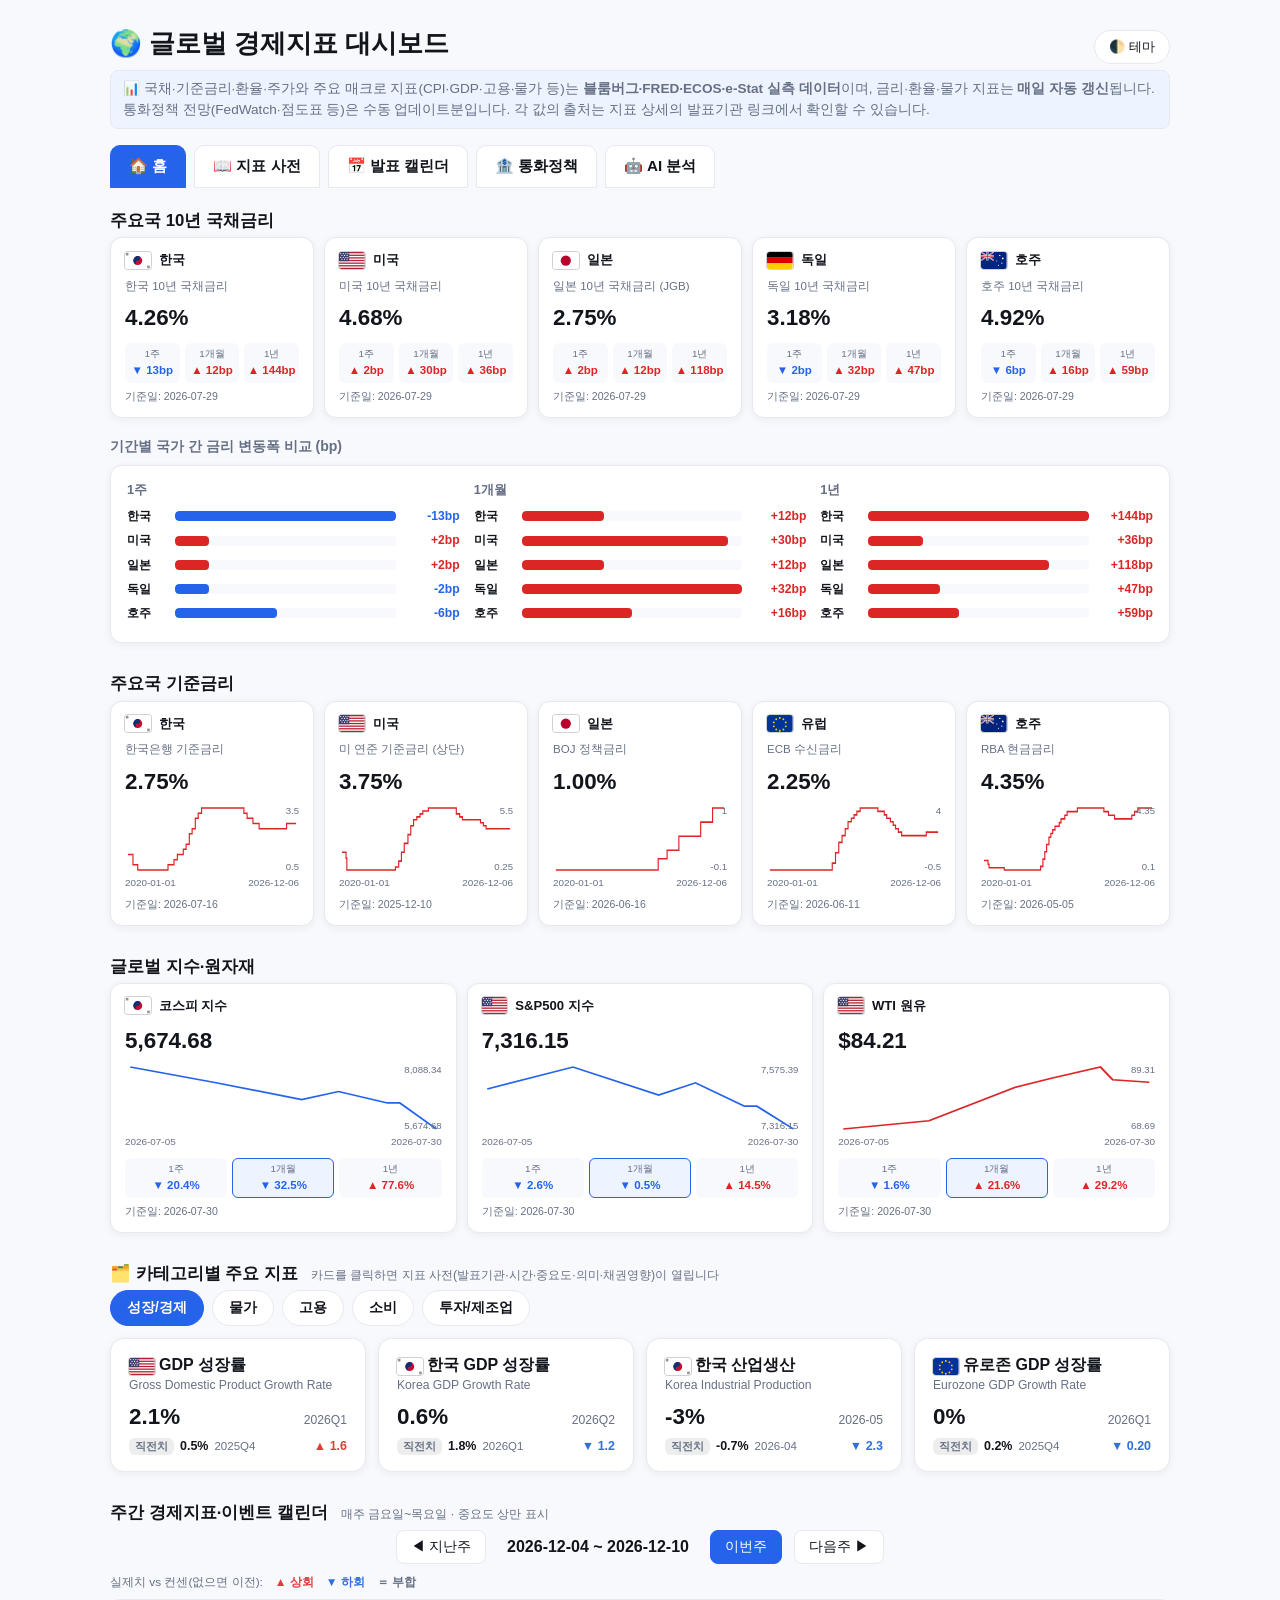
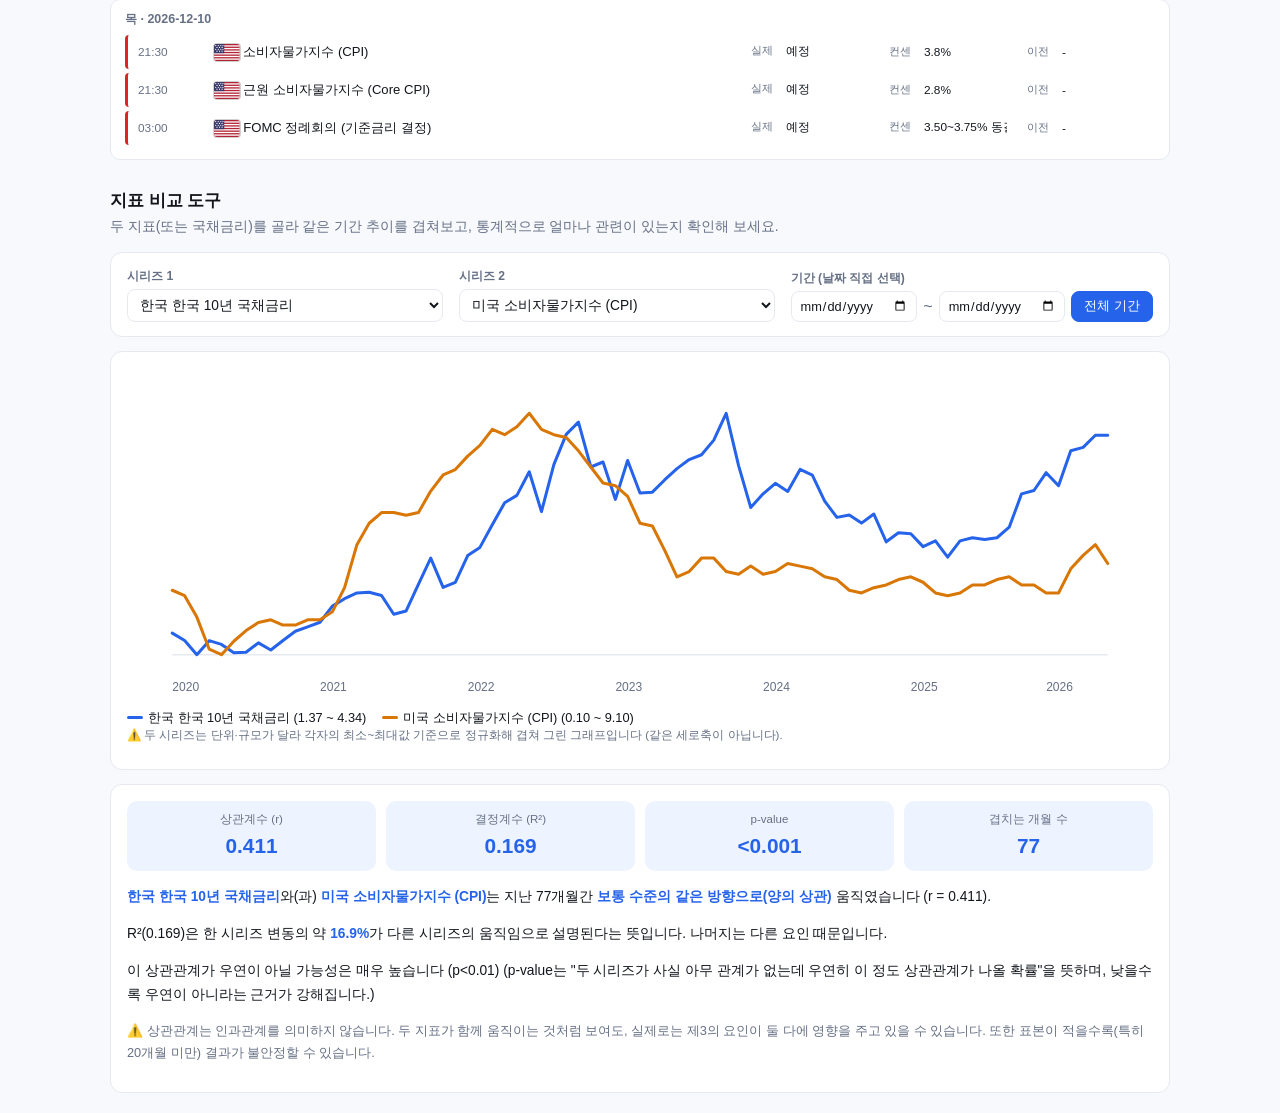
==== index.html @ e5a308ef "홈 주간 캘린더: 금~목 주기 + 실제치 서프라이즈 하이라이트 - 주간 기간을 일요일 시작 → 금요일~목요일로 변경 (예: 2026-07-24~07-30). - 발표된 실제치를 컨" ====
<!DOCTYPE html>
<html lang="ko">
<head>
<meta charset="UTF-8" />
<meta name="viewport" content="width=device-width, initial-scale=1.0" />
<title>글로벌 경제지표 대시보드</title>
<link rel="stylesheet" href="style.css" />
</head>
<body>

  <header class="app-header">
    <div class="app-header-top">
      <h1>🌍 글로벌 경제지표 대시보드</h1>
      <button id="themeToggleBtn" class="theme-toggle-btn" title="라이트/다크 테마 전환">🌓 테마</button>
    </div>
    <p class="notice">
      📊 국채·기준금리·환율·주가와 주요 매크로 지표(CPI·GDP·고용·물가 등)는 <strong>블룸버그·FRED·ECOS·e-Stat 실측 데이터</strong>이며,
      금리·환율·물가 지표는 <strong>매일 자동 갱신</strong>됩니다. 통화정책 전망(FedWatch·점도표 등)은 수동 업데이트분입니다.
      각 값의 출처는 지표 상세의 발표기관 링크에서 확인할 수 있습니다.
    </p>
  </header>

  <nav class="view-tabs">
    <button class="view-tab-btn active" data-view="home">🏠 홈</button>
    <button class="view-tab-btn" data-view="dictionary">📖 지표 사전</button>
    <button class="view-tab-btn" data-view="calendar">📅 발표 캘린더</button>
    <button class="view-tab-btn" data-view="monetary">🏦 통화정책</button>
    <button class="view-tab-btn" data-view="ai">🤖 AI 분석</button>
  </nav>

  <div class="category-filter" id="categoryFilter">
    <!-- app.js가 카테고리 버튼을 여기 렌더링 -->
  </div>

  <main>
    <!-- 홈 화면: 국채금리 현황판 + 지표 비교 도구 -->
    <section id="view-home" class="view-panel active">
      <h3 class="home-section-title">주요국 10년 국채금리</h3>
      <div class="bond-card-grid" id="bondCardGrid">
        <!-- app.js가 국채금리 카드를 여기 렌더링 -->
      </div>

      <h4 class="home-section-subtitle">기간별 국가 간 금리 변동폭 비교 (bp)</h4>
      <div class="bond-compare-chart" id="bondCompareChart">
        <!-- app.js가 1주/1개월/1년 변동폭 비교 막대를 여기 렌더링 -->
      </div>

      <h3 class="home-section-title">주요국 기준금리</h3>
      <div class="bond-card-grid" id="policyRateCardGrid">
        <!-- app.js가 기준금리 카드를 여기 렌더링 -->
      </div>

      <h3 class="home-section-title">글로벌 지수·원자재</h3>
      <div class="bond-card-grid" id="assetCardGrid">
        <!-- app.js가 코스피/S&P500/WTI 카드를 여기 렌더링 -->
      </div>

      <h3 class="home-section-title">🗂️ 카테고리별 주요 지표 <span class="home-section-hint">카드를 클릭하면 지표 사전(발표기관·시간·중요도·의미·채권영향)이 열립니다</span></h3>
      <div class="key-category-tabs" id="keyCategoryTabs">
        <!-- app.js가 카테고리 탭을 여기 렌더링 -->
      </div>
      <div class="key-indicator-grid" id="keyIndicatorGrid">
        <!-- app.js가 선택된 카테고리의 지표 카드를 여기 렌더링 -->
      </div>

      <h3 class="home-section-title">주간 경제지표·이벤트 캘린더 <span class="home-section-hint">매주 금요일~목요일 · 중요도 상만 표시</span></h3>
      <div class="home-week-nav">
        <button class="home-week-btn" data-offset="-1">◀ 지난주</button>
        <span id="homeWeekLabel" class="week-range-label"></span>
        <button class="home-week-btn active" data-offset="0">이번주</button>
        <button class="home-week-btn" data-offset="1">다음주 ▶</button>
      </div>
      <div class="home-week-legend">
        실제치 vs 컨센(없으면 이전):
        <span class="lg-up"><b>▲ 상회</b></span>
        <span class="lg-down"><b>▼ 하회</b></span>
        <span class="lg-flat"><b>＝ 부합</b></span>
      </div>
      <div id="homeWeekList" class="home-week-list"></div>

      <h3 class="home-section-title">지표 비교 도구</h3>
      <p class="home-section-desc">두 지표(또는 국채금리)를 골라 같은 기간 추이를 겹쳐보고, 통계적으로 얼마나 관련이 있는지 확인해 보세요.</p>
      <div class="compare-controls">
        <div class="compare-picker">
          <label for="compareSeriesA">시리즈 1</label>
          <select id="compareSeriesA"></select>
        </div>
        <div class="compare-picker">
          <label for="compareSeriesB">시리즈 2</label>
          <select id="compareSeriesB"></select>
        </div>
        <div class="compare-range">
          <label>기간 (날짜 직접 선택)</label>
          <div class="compare-date-inputs">
            <input type="date" id="compareStartDate" />
            <span>~</span>
            <input type="date" id="compareEndDate" />
            <button class="range-btn active" data-range="all">전체 기간</button>
          </div>
        </div>
      </div>
      <div id="compareChartContainer" class="compare-chart-container"></div>
      <div id="compareStatsContainer" class="compare-stats-container"></div>
    </section>

    <!-- 지표 사전 화면 -->
    <section id="view-dictionary" class="view-panel">
      <div class="indicator-grid" id="indicatorGrid">
        <!-- app.js가 지표 카드를 여기 렌더링 -->
      </div>
    </section>

    <!-- 캘린더 화면 -->
    <section id="view-calendar" class="view-panel">
      <div class="calendar-nav">
        <button id="prevMonthBtn">◀ 이전달</button>
        <span id="monthLabel" class="week-range-label"></span>
        <button id="thisMonthBtn">이번달</button>
        <button id="nextMonthBtn">다음달 ▶</button>
      </div>
      <div class="calendar-legend">
        <span class="event-status-badge status-past">완료</span> 이미 발표됨 &nbsp;
        <span class="event-status-badge status-today">오늘</span> 오늘 발표 &nbsp;
        <span class="event-status-badge status-upcoming">예정</span> 발표 예정
      </div>
      <div class="importance-filter" id="importanceFilter">
        <span class="importance-filter-label">중요도</span>
        <button class="imp-filter-btn active" data-imp="전체">전체</button>
        <button class="imp-filter-btn" data-imp="상">★★★ 상</button>
        <button class="imp-filter-btn" data-imp="중">★★ 중</button>
        <button class="imp-filter-btn" data-imp="하">★ 하</button>
      </div>
      <div class="calendar-grid" id="calendarGrid">
        <!-- app.js가 한 달치 날짜 칸을 여기 렌더링 -->
      </div>
    </section>

    <!-- 통화정책 화면: 국가별 중앙은행 금리 추이 + 시장 전망 -->
    <section id="view-monetary" class="view-panel">
      <p class="monetary-intro">각국 중앙은행의 기준금리가 과거부터 지금까지 어떻게 변해왔고, 시장은 앞으로 어떻게 움직일 것으로 보는지 한눈에 정리했습니다. 카드를 클릭하면 의사록 공개일 등 상세 정보로 이동합니다.</p>
      <div class="monetary-grid" id="monetaryGrid">
        <!-- app.js가 국가별 통화정책 카드를 여기 렌더링 -->
      </div>
    </section>

    <!-- AI 분석 화면: 사용자가 자기 API 키로 대시보드 데이터를 LLM에게 질문 -->
    <section id="view-ai" class="view-panel">
      <h3 class="home-section-title">🤖 AI 경제 분석</h3>
      <p class="home-section-desc">
        대시보드의 실측 데이터(국채·기준금리·환율·물가·고용 등)를 핵심 근거로, AI가 자체 경제 지식·추론을 결합해 <strong>심층 분석</strong>해 드립니다.
        질문과 관련된 전체 시계열을 모델에 전달하고, 두 지표를 비교하는 질문이면 <strong>상관계수와 비교차트</strong>를 함께 계산해 보여줍니다.
        (Gemini는 구글 검색으로 최신 웹 정보까지 결합합니다.)
      </p>

      <div class="ai-config">
        <div class="ai-field">
          <label>AI 제공사</label>
          <select id="aiProvider">
            <option value="claude">Claude (Anthropic)</option>
            <option value="gemini">Gemini (Google)</option>
            <option value="openai">ChatGPT (OpenAI)</option>
          </select>
        </div>
        <div class="ai-field">
          <label>모델 <span class="ai-hint">구독한 모델을 고르거나 직접 입력</span></label>
          <select id="aiModelSelect"></select>
          <input type="text" id="aiModel" placeholder="모델명 직접 입력 (예: claude-3-5-sonnet-latest)" hidden />
        </div>
        <div class="ai-field ai-field-key">
          <label>API 키 <span class="ai-hint">이 브라우저에만 저장되고 해당 AI사로만 전송됩니다</span></label>
          <div class="ai-key-row">
            <input type="password" id="aiKey" placeholder="sk-... / AIza... 등" autocomplete="off" />
            <button type="button" id="aiKeyToggle" class="ai-key-toggle" title="표시/숨김">👁</button>
          </div>
        </div>
      </div>

      <div class="ai-question-box">
        <label for="aiQuestion">질문</label>
        <textarea id="aiQuestion" rows="3" placeholder="예: 최근 미국과 한국의 10년 국채금리 차이가 환율에 어떤 영향을 줄까? / 지금 물가·고용 데이터로 보면 연준이 인상할 근거가 있어?"></textarea>
        <div class="ai-suggestions" id="aiSuggestions">
          <span class="ai-sugg-label">추천 질문</span>
        </div>
        <div class="ai-actions">
          <button id="aiSubmit" class="ai-submit">분석 요청</button>
          <button id="aiReset" class="ai-reset" hidden>🗑 새 대화</button>
          <span id="aiStatus" class="ai-status"></span>
        </div>
        <p class="ai-followup-hint">답변 후 이어서 질문하면 대화가 계속 이어집니다. 새로 시작하려면 "새 대화"를 누르세요.</p>
      </div>

      <div id="aiConversation" class="ai-conversation"></div>
      <details class="ai-context-details" hidden id="aiContextWrap">
        <summary>AI에게 전달된 데이터 보기</summary>
        <pre id="aiContext" class="ai-context"></pre>
      </details>

      <p class="ai-disclaimer">
        ⚠️ AI 답변은 참고용이며 오류가 있을 수 있습니다. API 키는 각 AI 제공사와의 통신에만 쓰이며 이 사이트 서버로는 전송되지 않습니다(서버가 없는 정적 페이지). 사용료는 본인 API 키 기준으로 청구됩니다.
      </p>
    </section>
  </main>

  <!-- 지표 상세 모달 -->
  <div id="detailModal" class="modal-overlay">
    <div class="modal-box">
      <button id="modalCloseBtn" class="modal-close">✕</button>
      <div id="modalContent"><!-- app.js가 상세 내용을 여기 렌더링 --></div>
    </div>
  </div>

  <script src="data.js"></script>
  <script src="rate-data.js"></script>
  <script src="bloomberg-data.js"></script>
  <script src="app.js"></script>
</body>
</html>
---- style.css ----
/* ============================================================
   기본 변수 (라이트/다크 모드 모두 고려)
   ============================================================ */
:root {
  --bg: #ffffff;
  --bg-card: #ffffff;
  --bg-alt: #f7f9fc;
  --text: #12161c;
  --text-muted: #667085;
  --border: #e6e9f0;
  --accent: #2563eb;
  --accent-bg: #eef4ff;
  --modal-overlay: rgba(15, 23, 42, 0.45);
  --shadow: 0 2px 8px rgba(30, 41, 59, 0.06);

  --importance-high: #dc2626;
  --importance-mid: #d97706;
  --importance-low: #6b7280;
}

:root[data-theme="light"] {
  --bg: #ffffff;
  --bg-card: #ffffff;
  --bg-alt: #f7f9fc;
  --text: #12161c;
  --text-muted: #667085;
  --border: #e6e9f0;
  --accent: #2563eb;
  --accent-bg: #eef4ff;
  --modal-overlay: rgba(15, 23, 42, 0.45);
  --shadow: 0 2px 8px rgba(30, 41, 59, 0.06);
}

@media (prefers-color-scheme: dark) {
  :root {
    --bg: #16181c;
    --bg-card: #1f2227;
    --bg-alt: #1a1d22;
    --text: #eceef1;
    --text-muted: #9aa1ab;
    --border: #30343b;
    --accent: #5b9bff;
    --accent-bg: #1c2c4d;
    --modal-overlay: rgba(0, 0, 0, 0.7);
    --shadow: 0 1px 3px rgba(0, 0, 0, 0.4);
  }
}

:root[data-theme="dark"] {
  --bg: #16181c;
  --bg-card: #1f2227;
  --bg-alt: #1a1d22;
  --text: #eceef1;
  --text-muted: #9aa1ab;
  --border: #30343b;
  --accent: #5b9bff;
  --accent-bg: #1c2c4d;
  --modal-overlay: rgba(0, 0, 0, 0.7);
  --shadow: 0 1px 3px rgba(0, 0, 0, 0.4);
}

* { box-sizing: border-box; }

body {
  margin: 0;
  font-family: "Pretendard", "Apple SD Gothic Neo", "Malgun Gothic", -apple-system, BlinkMacSystemFont, sans-serif;
  background: var(--bg-alt);
  color: var(--text);
  line-height: 1.5;
}

/* ============================================================
   헤더
   ============================================================ */
.app-header {
  padding: 24px 20px 16px;
  max-width: 1100px;
  margin: 0 auto;
}
.app-header-top {
  display: flex;
  align-items: center;
  justify-content: space-between;
  gap: 12px;
}
.app-header h1 {
  margin: 0 0 8px;
  font-size: 1.6rem;
}
.theme-toggle-btn {
  flex-shrink: 0;
  padding: 7px 14px;
  border-radius: 999px;
  border: 1px solid var(--border);
  background: var(--bg-card);
  color: var(--text);
  font-size: 0.82rem;
  cursor: pointer;
}
.theme-toggle-btn:hover {
  border-color: var(--accent);
  color: var(--accent);
}
.app-header .notice {
  font-size: 0.85rem;
  color: var(--text-muted);
  background: var(--accent-bg);
  border: 1px solid var(--border);
  padding: 8px 12px;
  border-radius: 8px;
  margin: 0;
}
.app-header .notice code {
  background: rgba(127, 127, 127, 0.2);
  padding: 1px 5px;
  border-radius: 4px;
}

/* ============================================================
   탭 (지표 사전 / 캘린더)
   ============================================================ */
.view-tabs {
  max-width: 1100px;
  margin: 0 auto;
  padding: 0 20px;
  display: flex;
  gap: 8px;
}
.view-tab-btn {
  padding: 10px 18px;
  border: 1px solid var(--border);
  background: var(--bg-card);
  color: var(--text);
  border-radius: 10px 10px 0 0;
  cursor: pointer;
  font-size: 0.95rem;
  font-weight: 600;
}
.view-tab-btn.active {
  background: var(--accent);
  color: #fff;
  border-color: var(--accent);
}

/* ============================================================
   카테고리 필터
   ============================================================ */
.category-filter {
  max-width: 1100px;
  margin: 0 auto;
  padding: 14px 20px;
  display: flex;
  flex-wrap: wrap;
  gap: 8px;
  border-bottom: 1px solid var(--border);
}
.category-btn {
  padding: 6px 14px;
  border-radius: 999px;
  border: 1px solid var(--border);
  background: var(--bg-card);
  color: var(--text);
  cursor: pointer;
  font-size: 0.85rem;
}
.category-btn.active {
  background: var(--accent);
  border-color: var(--accent);
  color: #fff;
}
.cat-dot {
  display: inline-block;
  width: 8px;
  height: 8px;
  border-radius: 50%;
  margin-right: 5px;
  vertical-align: middle;
}

main {
  max-width: 1100px;
  margin: 0 auto;
  padding: 20px;
}

.view-panel { display: none; }
.view-panel.active { display: block; }

/* ============================================================
   지표 사전 - 한 줄씩 나열되는 목록
   ============================================================ */
.indicator-grid {
  display: flex;
  flex-direction: column;
  gap: 6px;
}
.indicator-row {
  display: flex;
  align-items: center;
  gap: 12px;
  background: var(--bg-card);
  border: 1px solid var(--border);
  border-radius: 10px;
  padding: 10px 14px;
  cursor: pointer;
  transition: border-color 0.1s ease, background 0.1s ease;
}
.indicator-row:hover {
  border-color: var(--accent);
  background: var(--accent-bg);
}
.indicator-row .row-flag {
  flex-shrink: 0;
  width: 1.6rem;
}
.indicator-row .badge-category {
  flex-shrink: 0;
  min-width: 64px;
  text-align: center;
  white-space: nowrap;
}
.indicator-row .badge-importance-star {
  flex-shrink: 0;
  min-width: 54px;
  text-align: center;
}
.indicator-row .row-main {
  flex: 1;
  min-width: 0;
  display: flex;
  align-items: baseline;
  gap: 8px;
  flex-wrap: wrap;
}
.indicator-row .row-name {
  font-weight: 600;
  font-size: 0.95rem;
}
.indicator-row .row-sub {
  font-size: 0.78rem;
  color: var(--text-muted);
}
@media (max-width: 700px) {
  .indicator-row { flex-wrap: wrap; }
  .indicator-row .row-main { order: 3; width: 100%; }
}

.flag-icon {
  display: inline-block;
  vertical-align: middle;
  line-height: 0;
}
.flag-icon svg {
  width: 1.6rem;
  height: auto;
  border-radius: 3px;
  box-shadow: 0 0 0 1px rgba(0, 0, 0, 0.18);
  display: block;
}
.info-table .flag-icon svg {
  width: 1.3rem;
}

.badge {
  display: inline-block;
  font-size: 0.72rem;
  font-weight: 600;
  padding: 3px 9px;
  border-radius: 999px;
  white-space: nowrap;
}
.badge-category { background: var(--accent-bg); color: var(--accent); }
.badge-importance-star {
  background: rgba(217, 119, 6, 0.12);
  color: #d97706;
  font-size: 0.8rem;
  white-space: nowrap;
}

.no-result {
  color: var(--text-muted);
  padding: 40px 0;
  text-align: center;
}

/* ============================================================
   캘린더
   ============================================================ */
.calendar-nav {
  display: flex;
  align-items: center;
  justify-content: center;
  gap: 14px;
  margin-bottom: 16px;
}
.calendar-nav button {
  padding: 8px 14px;
  border-radius: 8px;
  border: 1px solid var(--border);
  background: var(--bg-card);
  color: var(--text);
  cursor: pointer;
  font-size: 0.88rem;
}
.calendar-nav button:hover { border-color: var(--accent); }
.week-range-label {
  font-weight: 700;
  min-width: 200px;
  text-align: center;
}

.importance-filter {
  display: flex;
  align-items: center;
  flex-wrap: wrap;
  gap: 6px;
  margin: 10px 0 14px;
}
.importance-filter-label {
  font-size: 0.8rem;
  font-weight: 600;
  color: var(--text-muted);
  margin-right: 2px;
}
.imp-filter-btn {
  padding: 4px 12px;
  border: 1px solid var(--border);
  border-radius: 999px;
  background: var(--bg-card);
  color: var(--text);
  font-size: 0.8rem;
  cursor: pointer;
  transition: background 0.15s, border-color 0.15s;
}
.imp-filter-btn:hover { border-color: var(--accent); }
.imp-filter-btn.active {
  background: var(--accent);
  border-color: var(--accent);
  color: #fff;
}

.calendar-grid {
  display: grid;
  grid-template-columns: repeat(7, 1fr);
  gap: 6px;
}
@media (max-width: 800px) {
  .calendar-grid { grid-template-columns: repeat(7, minmax(0, 1fr)); gap: 4px; }
  .calendar-event { font-size: 0.68rem; }
}

.calendar-weekday-label {
  text-align: center;
  font-size: 0.78rem;
  font-weight: 700;
  color: var(--text-muted);
  padding: 4px 0 8px;
}

.calendar-day {
  background: var(--bg-card);
  border: 1px solid var(--border);
  border-radius: 10px;
  padding: 6px;
  min-height: 92px;
  max-height: 300px;
  overflow-y: auto;
}
.calendar-day.is-outside {
  opacity: 0.4;
}
.calendar-day.is-today {
  border-color: var(--accent);
  box-shadow: 0 0 0 2px var(--accent-bg);
}
.calendar-day .day-label {
  font-size: 0.78rem;
  font-weight: 700;
  color: var(--text-muted);
  margin-bottom: 4px;
}
.calendar-day.is-today .day-label { color: var(--accent); }

.calendar-event {
  display: block;
  width: 100%;
  text-align: left;
  background: transparent;
  border: none;
  border-left: 2px solid var(--importance-low);
  padding: 2px 4px;
  margin-bottom: 3px;
  border-radius: 4px;
  cursor: pointer;
  font-size: 0.68rem;
  line-height: 1.25;
  color: var(--text);
}
.calendar-event:hover { background: var(--accent-bg); }
.calendar-event.importance-상 { border-left-color: var(--importance-high); }
.calendar-event.importance-중 { border-left-color: var(--importance-mid); }
.calendar-event.importance-하 { border-left-color: var(--importance-low); }
.calendar-event .event-time {
  display: block;
  color: var(--text-muted);
  font-size: 0.7rem;
}
.calendar-event .event-country {
  display: inline-flex;
  align-items: center;
  gap: 2px;
  font-size: 0.66rem;
  font-weight: 700;
  color: var(--text-muted);
}
.calendar-event .event-country .flag-icon svg {
  width: 0.9rem;
  box-shadow: 0 0 0 1px rgba(0, 0, 0, 0.15);
}
.calendar-event.status-past {
  opacity: 0.55;
}

.event-status-badge {
  display: inline-block;
  font-size: 0.56rem;
  font-weight: 700;
  padding: 0 4px;
  border-radius: 3px;
  margin-right: 3px;
  vertical-align: middle;
}
.event-status-badge.status-past { background: rgba(107, 114, 128, 0.2); color: var(--text-muted); }
.event-status-badge.status-today { background: var(--accent); color: #fff; }
.event-status-badge.status-upcoming { background: rgba(37, 99, 235, 0.15); color: var(--accent); }

.calendar-legend {
  text-align: center;
  font-size: 0.78rem;
  color: var(--text-muted);
  margin: -6px 0 14px;
}

/* ============================================================
   상세 모달
   ============================================================ */
.modal-overlay {
  display: none;
  position: fixed;
  inset: 0;
  background: var(--modal-overlay);
  align-items: center;
  justify-content: center;
  padding: 20px;
  z-index: 50;
}
.modal-overlay.active { display: flex; }

.modal-box {
  background: var(--bg-card);
  border-radius: 14px;
  max-width: 640px;
  width: 100%;
  max-height: 85vh;
  overflow-y: auto;
  padding: 28px 24px 24px;
  position: relative;
  box-shadow: 0 10px 40px rgba(0, 0, 0, 0.3);
}
.modal-close {
  position: absolute;
  top: 14px;
  right: 14px;
  border: none;
  background: transparent;
  color: var(--text-muted);
  font-size: 1.1rem;
  cursor: pointer;
  padding: 4px 8px;
}
.modal-close:hover { color: var(--text); }

.modal-content h2 { margin: 0 0 2px; font-size: 1.3rem; }
.modal-content .modal-name-en { color: var(--text-muted); font-size: 0.85rem; margin-bottom: 14px; }
.modal-content .modal-badges { display: flex; flex-wrap: wrap; gap: 6px; margin-bottom: 16px; }

.modal-content .info-table {
  width: 100%;
  border-collapse: collapse;
  margin-bottom: 16px;
  font-size: 0.88rem;
}
.modal-content .info-table td {
  padding: 6px 8px;
  border-bottom: 1px solid var(--border);
  vertical-align: top;
}
.modal-content .info-table td.info-label {
  color: var(--text-muted);
  width: 110px;
  white-space: nowrap;
}
.modal-content .info-table a {
  color: var(--accent);
  text-decoration: none;
}
.modal-content .info-table a:hover {
  text-decoration: underline;
}

.modal-content .description-box {
  background: var(--accent-bg);
  border-radius: 10px;
  padding: 12px 14px;
  font-size: 0.9rem;
  margin-bottom: 16px;
}

.modal-content h4 { margin: 0 0 8px; font-size: 0.95rem; }

.history-table {
  width: 100%;
  border-collapse: collapse;
  font-size: 0.85rem;
}
.history-table th, .history-table td {
  border: 1px solid var(--border);
  padding: 6px 8px;
  text-align: center;
}
.history-table th {
  background: var(--accent-bg);
  color: var(--accent);
  font-weight: 700;
}
.upcoming-row td {
  background: var(--accent-bg);
  font-weight: 600;
}
.badge-mini {
  display: inline-block;
  font-size: 0.65rem;
  font-weight: 700;
  padding: 1px 6px;
  border-radius: 999px;
  background: var(--accent);
  color: #fff;
  margin-left: 4px;
}
.outlook-box {
  background: rgba(217, 119, 6, 0.1);
  border: 1px solid rgba(217, 119, 6, 0.3);
  border-radius: 10px;
  padding: 12px 14px;
  font-size: 0.88rem;
  line-height: 1.6;
  margin-bottom: 6px;
}
.outlook-sources {
  font-size: 0.74rem;
  color: var(--text-muted);
  margin-bottom: 16px;
}
.outlook-sources a {
  color: var(--text-muted);
  text-decoration: underline;
}
.outlook-sources a:hover { color: var(--accent); }

.analyst-views {
  display: flex;
  flex-direction: column;
  gap: 8px;
  margin-bottom: 16px;
}
.analyst-view-row {
  border: 1px solid var(--border);
  border-radius: 10px;
  padding: 8px 12px;
  font-size: 0.85rem;
}
.analyst-view-row strong {
  margin-left: 2px;
}
.analyst-view-row p {
  margin: 4px 0 0;
  color: var(--text-muted);
  font-size: 0.82rem;
  line-height: 1.5;
}
.stance-badge {
  display: inline-block;
  font-size: 0.68rem;
  font-weight: 700;
  padding: 2px 8px;
  border-radius: 999px;
}
.stance-badge.stance-hawkish { background: rgba(220, 38, 38, 0.15); color: var(--importance-high); }
.stance-badge.stance-dovish { background: rgba(37, 99, 235, 0.15); color: var(--accent); }
.stance-badge.stance-neutral { background: rgba(107, 114, 128, 0.15); color: var(--importance-low); }

.speech-timeline {
  display: flex;
  flex-direction: column;
  gap: 10px;
  margin-bottom: 16px;
}
.speech-row {
  display: flex;
  gap: 12px;
  border-left: 2px solid var(--border);
  padding-left: 12px;
}
.speech-date {
  flex-shrink: 0;
  width: 78px;
  font-size: 0.76rem;
  color: var(--text-muted);
  font-weight: 600;
}
.speech-body strong {
  font-size: 0.85rem;
}
.speech-body p {
  margin: 3px 0 0;
  font-size: 0.82rem;
  color: var(--text-muted);
  line-height: 1.5;
}

/* ============================================================
   과거 내역 시계열 차트
   ============================================================ */
.chart-disclaimer {
  font-size: 0.72rem;
  color: var(--text-muted);
  margin: 0 0 8px;
}
.history-chart-svg {
  width: 100%;
  height: auto;
  display: block;
}
/* 차트 호버 툴팁 (모든 선그래프 공통) */
.chart-tooltip {
  position: absolute;
  z-index: 30;
  pointer-events: none;
  background: var(--bg-card);
  border: 1px solid var(--border);
  border-radius: 8px;
  padding: 6px 9px;
  font-size: 0.76rem;
  line-height: 1.35;
  color: var(--text);
  box-shadow: 0 4px 16px rgba(0, 0, 0, 0.2);
  white-space: nowrap;
}
.chart-tooltip .ctt-date {
  font-weight: 700;
  font-size: 0.72rem;
  color: var(--text-muted);
  margin-bottom: 3px;
}
.chart-tooltip .ctt-row {
  display: flex;
  align-items: center;
  gap: 6px;
}
.chart-tooltip .ctt-dot {
  width: 8px;
  height: 8px;
  border-radius: 50%;
  display: inline-block;
  flex: none;
}
.chart-tooltip .ctt-label {
  color: var(--text-muted);
  max-width: 180px;
  overflow: hidden;
  text-overflow: ellipsis;
}
.chart-tooltip .ctt-val {
  font-weight: 700;
  margin-left: auto;
  padding-left: 8px;
}
.chart-hover-line {
  stroke: var(--text-muted);
  stroke-width: 1;
  stroke-dasharray: 3 3;
  opacity: 0.55;
}
.chart-hover-dot {
  fill: var(--bg-card);
  stroke-width: 2;
}
.chart-line {
  fill: none;
  stroke: var(--accent);
  stroke-width: 2;
  stroke-linejoin: round;
  stroke-linecap: round;
}
.consensus-dot {
  fill: var(--importance-mid);
  stroke: var(--bg-card);
  stroke-width: 1;
}
.chart-axis-label {
  font-size: 8px;
  fill: var(--text-muted);
}
.chart-gridline {
  stroke: var(--border);
  stroke-width: 1;
}
.chart-legend {
  font-size: 0.75rem;
  color: var(--text-muted);
  margin: 6px 0 18px;
  display: flex;
  align-items: center;
  gap: 5px;
}
.chart-legend .legend-line {
  display: inline-block;
  width: 16px;
  height: 2px;
  background: var(--accent);
}
.chart-legend .legend-dot {
  display: inline-block;
  width: 8px;
  height: 8px;
  border-radius: 50%;
  background: var(--importance-mid);
  margin-left: 10px;
}
.chart-empty {
  font-size: 0.85rem;
  color: var(--text-muted);
  padding: 10px 0;
}

/* ============================================================
   통화정책 탭
   ============================================================ */
.monetary-intro {
  color: var(--text-muted);
  font-size: 0.9rem;
  margin: 0 0 16px;
}
.monetary-grid {
  display: grid;
  grid-template-columns: repeat(auto-fill, minmax(360px, 1fr));
  gap: 16px;
}
.monetary-card {
  background: var(--bg-card);
  border: 1px solid var(--border);
  border-radius: 14px;
  padding: 16px 18px;
  box-shadow: var(--shadow);
}
.monetary-card-head {
  display: flex;
  justify-content: space-between;
  align-items: flex-start;
  margin-bottom: 8px;
}
.monetary-card-title {
  display: flex;
  align-items: center;
  gap: 10px;
}
.monetary-card-title h3 {
  margin: 0;
  font-size: 1.05rem;
}
.monetary-card-sub {
  font-size: 0.76rem;
  color: var(--text-muted);
}
.monetary-current-rate {
  text-align: right;
}
.monetary-current-rate .rate-label {
  font-size: 0.7rem;
  color: var(--text-muted);
}
.monetary-current-rate .rate-value {
  font-size: 1.05rem;
  font-weight: 700;
  color: var(--accent);
}
.monetary-chart {
  margin: 10px 0 6px;
}
.monetary-outlook {
  background: rgba(217, 119, 6, 0.1);
  border: 1px solid rgba(217, 119, 6, 0.3);
  border-radius: 10px;
  padding: 10px 12px;
  font-size: 0.82rem;
  line-height: 1.55;
  margin: 8px 0;
}
.monetary-outlook strong {
  display: block;
  margin-bottom: 4px;
  font-size: 0.78rem;
  color: var(--importance-mid);
}
.monetary-outlook p { margin: 0; }
.monetary-outlook-empty {
  color: var(--text-muted);
  background: transparent;
  border-style: dashed;
}
.monetary-cme {
  background: var(--bg-alt);
  border: 1px solid var(--border);
  border-radius: 10px;
  padding: 10px 12px;
  margin: 8px 0;
}
.monetary-cme strong,
.monetary-dotplot strong {
  display: block;
  margin-bottom: 6px;
  font-size: 0.78rem;
  color: var(--text-muted);
}
.cme-row {
  display: grid;
  grid-template-columns: 1fr 2fr 40px;
  align-items: center;
  gap: 8px;
  font-size: 0.78rem;
  margin-bottom: 4px;
}
.cme-row-track {
  background: var(--bg-card);
  border-radius: 4px;
  height: 9px;
  overflow: hidden;
}
.cme-row-bar {
  height: 100%;
  background: var(--accent);
  border-radius: 4px;
}
.cme-row-pct {
  text-align: right;
  font-weight: 700;
}
.cme-meta {
  font-size: 0.7rem;
  color: var(--text-muted);
  margin-top: 6px;
}
.monetary-dotplot {
  margin: 8px 0;
}
.monetary-dotplot .history-table {
  font-size: 0.78rem;
}
.monetary-card-footer {
  display: flex;
  flex-wrap: wrap;
  align-items: center;
  gap: 8px;
  margin-top: 8px;
}
.monetary-detail-btn {
  border: 1px solid var(--border);
  background: transparent;
  color: var(--accent);
  border-radius: 8px;
  padding: 5px 10px;
  font-size: 0.78rem;
  cursor: pointer;
}
.monetary-detail-btn:hover {
  border-color: var(--accent);
}

/* ============================================================
   홈 탭: 국채금리 현황판 + 지표 비교 도구
   ============================================================ */
.home-section-title {
  margin: 28px 0 4px;
  font-size: 1.05rem;
}
.home-section-title:first-child { margin-top: 0; }
.home-section-desc {
  color: var(--text-muted);
  font-size: 0.86rem;
  margin: 0 0 14px;
}
.home-section-subtitle {
  margin: 18px 0 8px;
  font-size: 0.88rem;
  font-weight: 700;
  color: var(--text-muted);
}

.bond-card-grid {
  display: grid;
  grid-template-columns: repeat(auto-fit, minmax(170px, 1fr));
  gap: 10px;
  margin-bottom: 8px;
}
.bond-card {
  background: var(--bg-card);
  border: 1px solid var(--border);
  border-radius: 12px;
  padding: 12px 14px;
  box-shadow: var(--shadow);
  cursor: pointer;
  transition: transform 0.1s ease, border-color 0.1s ease;
}
.bond-card:hover {
  transform: translateY(-2px);
  border-color: var(--accent);
}
.bond-card-head {
  display: flex;
  align-items: center;
  gap: 8px;
  margin-bottom: 8px;
}
.bond-card-head .bond-country {
  font-size: 0.82rem;
  font-weight: 700;
}
.bond-card .bond-name {
  font-size: 0.72rem;
  color: var(--text-muted);
  margin-bottom: 6px;
}
.bond-card .bond-value {
  font-size: 1.4rem;
  font-weight: 700;
}
.bond-change-grid {
  display: flex;
  gap: 5px;
  margin-top: 8px;
}
.bond-change-item {
  display: flex;
  flex-direction: column;
  align-items: center;
  flex: 1;
  background: var(--bg-alt);
  border-radius: 6px;
  padding: 4px 2px;
  min-width: 0;
}
.bond-change-item .bc-label {
  font-size: 0.62rem;
  color: var(--text-muted);
}
.bond-change-item .bc-value {
  font-size: 0.72rem;
  font-weight: 700;
  white-space: nowrap;
}
.bc-value.up { color: var(--importance-high); }
.bc-value.down { color: #2563eb; }
.bc-value.flat { color: var(--text-muted); font-size: 0.6rem; font-weight: 500; }
.bond-card .bond-asof {
  font-size: 0.66rem;
  color: var(--text-muted);
  margin-top: 6px;
}

.bond-compare-chart {
  display: grid;
  grid-template-columns: repeat(auto-fit, minmax(220px, 1fr));
  gap: 14px;
  background: var(--bg-card);
  border: 1px solid var(--border);
  border-radius: 12px;
  padding: 14px 16px;
  margin-bottom: 8px;
  box-shadow: var(--shadow);
}
.bond-compare-period-label {
  font-size: 0.8rem;
  font-weight: 700;
  color: var(--text-muted);
  margin-bottom: 8px;
}
.bond-compare-row {
  display: grid;
  grid-template-columns: 40px 1fr 56px;
  align-items: center;
  gap: 8px;
  margin-bottom: 6px;
  font-size: 0.76rem;
}
.bcr-country {
  font-weight: 600;
  color: var(--text);
}
.bcr-bar-track {
  background: var(--bg-alt);
  border-radius: 4px;
  height: 10px;
  overflow: hidden;
  position: relative;
}
.bcr-bar {
  height: 100%;
  border-radius: 4px;
}
.bcr-bar.up { background: var(--importance-high); }
.bcr-bar.down { background: #2563eb; }
.bcr-bar.flat { background: var(--text-muted); }
.bcr-value {
  font-weight: 700;
  text-align: right;
  white-space: nowrap;
}
.bcr-value.up { color: var(--importance-high); }
.bcr-value.down { color: #2563eb; }
.bcr-value.flat { color: var(--text-muted); }
.bcr-nodata {
  font-size: 0.68rem;
  color: var(--text-muted);
  padding-left: 4px;
}

.asset-chart-container {
  position: relative;
  margin: 6px 0 2px;
}
.asset-chart-svg {
  width: 100%;
  height: 70px;
  display: block;
}
.asset-chart-line {
  fill: none;
  stroke-width: 1.6;
}
.asset-chart-line.up { stroke: var(--importance-high); }
.asset-chart-line.down { stroke: #2563eb; }
.asset-chart-yaxis {
  position: absolute;
  top: 0;
  right: 0;
  height: 70px;
  display: flex;
  flex-direction: column;
  justify-content: space-between;
  align-items: flex-end;
  font-size: 0.6rem;
  color: var(--text-muted);
  pointer-events: none;
}
.asset-chart-xaxis {
  display: flex;
  justify-content: space-between;
  font-size: 0.62rem;
  color: var(--text-muted);
  margin-top: 2px;
}
.asset-chart-empty {
  font-size: 0.72rem;
  color: var(--text-muted);
  text-align: center;
  padding: 24px 0;
  margin: 6px 0 2px;
  background: var(--bg-alt);
  border-radius: 6px;
}
.asset-period-btn {
  cursor: pointer;
  transition: background 0.1s ease, outline-color 0.1s ease;
  outline: 1.5px solid transparent;
  outline-offset: -1.5px;
}
.asset-period-btn:hover {
  background: var(--accent-bg);
}
.asset-period-btn.active {
  background: var(--accent-bg);
  outline-color: var(--accent);
}

.home-section-hint {
  font-size: 0.78rem;
  font-weight: 400;
  color: var(--text-muted);
  margin-left: 8px;
}

.key-category-tabs {
  display: flex;
  flex-wrap: wrap;
  gap: 8px;
  margin-bottom: 12px;
}
.key-category-tab {
  padding: 8px 16px;
  border-radius: 999px;
  border: 1px solid var(--border);
  background: var(--bg-card);
  color: var(--text);
  cursor: pointer;
  font-size: 0.86rem;
  font-weight: 600;
}
.key-category-tab.active {
  background: var(--accent);
  border-color: var(--accent);
  color: #fff;
}

.key-indicator-grid {
  display: grid;
  grid-template-columns: repeat(auto-fit, minmax(220px, 1fr));
  gap: 12px;
  margin-bottom: 8px;
}
.key-indicator-card {
  background: var(--bg-card);
  border: 1px solid var(--border);
  border-radius: 14px;
  padding: 16px 18px;
  cursor: pointer;
  text-align: left;
  font-family: inherit;
  box-shadow: var(--shadow);
  transition: transform 0.1s ease, border-color 0.1s ease;
}
.key-indicator-card:hover {
  transform: translateY(-2px);
  border-color: var(--accent);
}
.key-indicator-card .ki-name {
  font-weight: 700;
  font-size: 1rem;
  color: var(--text);
}
.key-indicator-card .ki-name-en {
  font-size: 0.76rem;
  color: var(--text-muted);
  margin: 2px 0 12px;
}
.key-indicator-card .ki-value-row {
  display: flex;
  align-items: baseline;
  justify-content: space-between;
}
.key-indicator-card .ki-value {
  font-size: 1.4rem;
  font-weight: 700;
  color: var(--text);
}
.key-indicator-card .ki-period {
  font-size: 0.76rem;
  color: var(--text-muted);
}
.key-indicator-card .ki-prev-row {
  display: flex;
  align-items: baseline;
  gap: 6px;
  margin-top: 8px;
  font-size: 0.78rem;
  color: var(--text-muted);
}
.key-indicator-card .ki-prev-label {
  padding: 1px 6px;
  border-radius: 6px;
  background: rgba(127, 127, 127, 0.14);
  font-size: 0.7rem;
  font-weight: 600;
}
.key-indicator-card .ki-prev-value {
  color: var(--text);
  font-weight: 600;
}
.key-indicator-card .ki-prev-period {
  font-size: 0.72rem;
}
.key-indicator-card .ki-delta {
  margin-left: auto;
  font-weight: 700;
  font-size: 0.78rem;
}
.key-indicator-card .ki-delta-up {
  color: #e23b3b;
}
.key-indicator-card .ki-delta-down {
  color: #2f6fe0;
}
.key-indicator-card .ki-delta-flat {
  color: var(--text-muted);
}
.key-indicator-empty {
  color: var(--text-muted);
  font-size: 0.85rem;
  padding: 20px;
  text-align: center;
  background: var(--bg-card);
  border: 1px dashed var(--border);
  border-radius: 12px;
}

.home-week-nav {
  display: flex;
  align-items: center;
  justify-content: center;
  gap: 12px;
  margin-bottom: 10px;
}
.home-week-btn {
  padding: 7px 14px;
  border-radius: 8px;
  border: 1px solid var(--border);
  background: var(--bg-card);
  color: var(--text);
  cursor: pointer;
  font-size: 0.85rem;
}
.home-week-btn.active {
  background: var(--accent);
  border-color: var(--accent);
  color: #fff;
}
.home-week-list {
  display: flex;
  flex-direction: column;
  gap: 6px;
  margin-bottom: 8px;
}
.home-week-day {
  background: var(--bg-card);
  border: 1px solid var(--border);
  border-radius: 10px;
  padding: 10px 14px;
}
.home-week-day.is-today { border-color: var(--accent); }
.home-week-day-label {
  font-size: 0.78rem;
  font-weight: 700;
  color: var(--text-muted);
  margin-bottom: 6px;
}
.home-week-day.is-today .home-week-day-label { color: var(--accent); }
.home-week-event {
  display: flex;
  align-items: center;
  flex-wrap: wrap;
  gap: 4px 8px;
  width: 100%;
  background: none;
  border: none;
  border-left: 3px solid var(--importance-low);
  padding: 8px 10px;
  margin-bottom: 4px;
  border-radius: 4px;
  cursor: pointer;
  font-size: 0.82rem;
  color: var(--text);
  text-align: left;
  font-family: inherit;
}
.home-week-event:hover { background: var(--accent-bg); }
.home-week-event.importance-상 { border-left-color: var(--importance-high); }
.home-week-event.importance-중 { border-left-color: var(--importance-mid); }
.home-week-event.importance-하 { border-left-color: var(--importance-low); }
.home-week-event .event-time {
  color: var(--text-muted);
  font-size: 0.74rem;
  flex-shrink: 0;
  width: 68px;
}
.home-week-event .event-name {
  flex: 1 1 160px;
  min-width: 140px;
}
.home-week-event .event-values {
  display: flex;
  gap: 20px;
  flex-shrink: 0;
  margin-left: auto;
  align-items: center;
}
/* 실제치 서프라이즈: 컨센(없으면 이전) 대비 상회=빨강▲ / 하회=파랑▼ / 부합=회색＝ */
.home-week-event .ev-item.ev-actual.surprise-up { color: #e23b3b; }
.home-week-event .ev-item.ev-actual.surprise-down { color: #2f6fe0; }
.home-week-event .ev-item.ev-actual.surprise-flat { color: var(--text-muted); }
.home-week-event .ev-item.ev-actual.surprise-up,
.home-week-event .ev-item.ev-actual.surprise-down,
.home-week-event .ev-item.ev-actual.surprise-flat { font-weight: 700; }
.home-week-event .ev-surprise {
  font-size: 0.68rem;
  font-weight: 700;
  padding: 1px 6px;
  border-radius: 6px;
  white-space: nowrap;
}
.home-week-event .ev-surprise.surprise-up { color: #e23b3b; background: rgba(226, 59, 59, 0.12); }
.home-week-event .ev-surprise.surprise-down { color: #2f6fe0; background: rgba(47, 111, 224, 0.12); }
.home-week-event .ev-surprise.surprise-flat { color: var(--text-muted); background: rgba(127, 127, 127, 0.14); }
.home-week-legend {
  font-size: 0.74rem;
  color: var(--text-muted);
  margin: 2px 0 8px;
  display: flex;
  gap: 12px;
  flex-wrap: wrap;
}
.home-week-legend b { font-weight: 700; }
.home-week-legend .lg-up { color: #e23b3b; }
.home-week-legend .lg-down { color: #2f6fe0; }
.home-week-legend .lg-flat { color: var(--text-muted); }
.home-week-event .ev-item {
  display: inline-flex;
  font-size: 0.74rem;
  color: var(--text);
  white-space: nowrap;
  width: 118px;
  overflow: hidden;
  text-overflow: ellipsis;
  text-align: left;
}
.home-week-event .ev-label {
  display: inline-block;
  flex-shrink: 0;
  width: 30px;
  color: var(--text-muted);
  margin-right: 5px;
  font-size: 0.68rem;
  text-align: left;
}
.home-week-empty {
  color: var(--text-muted);
  font-size: 0.84rem;
  padding: 20px;
  text-align: center;
  background: var(--bg-card);
  border: 1px dashed var(--border);
  border-radius: 10px;
}

.compare-controls {
  display: flex;
  flex-wrap: wrap;
  gap: 16px;
  align-items: flex-end;
  background: var(--bg-card);
  border: 1px solid var(--border);
  border-radius: 12px;
  padding: 14px 16px;
  margin-bottom: 14px;
}
.compare-picker {
  display: flex;
  flex-direction: column;
  gap: 4px;
  min-width: 220px;
  flex: 1;
}
.compare-picker label {
  font-size: 0.76rem;
  color: var(--text-muted);
  font-weight: 600;
}
.compare-picker select {
  padding: 7px 8px;
  border-radius: 8px;
  border: 1px solid var(--border);
  background: var(--bg);
  color: var(--text);
  font-size: 0.86rem;
}
.compare-range {
  display: flex;
  flex-direction: column;
  gap: 4px;
}
.compare-range label {
  font-size: 0.76rem;
  color: var(--text-muted);
  font-weight: 600;
}
.compare-range-buttons {
  display: flex;
  gap: 4px;
}
.range-btn {
  padding: 6px 12px;
  border-radius: 8px;
  border: 1px solid var(--border);
  background: var(--bg);
  color: var(--text);
  font-size: 0.8rem;
  cursor: pointer;
}
.range-btn.active {
  background: var(--accent);
  border-color: var(--accent);
  color: #fff;
}

.compare-date-inputs {
  display: flex;
  align-items: center;
  gap: 6px;
  color: var(--text-muted);
}
.compare-date-inputs input[type="date"] {
  padding: 6px 8px;
  border-radius: 8px;
  border: 1px solid var(--border);
  background: var(--bg);
  color: var(--text);
  font-size: 0.8rem;
  font-family: inherit;
  color-scheme: light dark;
}

.compare-chart-container {
  background: var(--bg-card);
  border: 1px solid var(--border);
  border-radius: 12px;
  padding: 16px;
  margin-bottom: 14px;
}
.compare-chart-container .chart-empty {
  text-align: center;
  padding: 30px 0;
}
.compare-legend {
  display: flex;
  gap: 16px;
  font-size: 0.8rem;
  margin-top: 8px;
  flex-wrap: wrap;
}
.compare-legend .legend-item {
  display: flex;
  align-items: center;
  gap: 5px;
}
.compare-legend .legend-swatch {
  display: inline-block;
  width: 16px;
  height: 3px;
  border-radius: 2px;
}

.compare-stats-container {
  background: var(--bg-card);
  border: 1px solid var(--border);
  border-radius: 12px;
  padding: 16px;
}
.stats-grid {
  display: grid;
  grid-template-columns: repeat(auto-fit, minmax(140px, 1fr));
  gap: 10px;
  margin-bottom: 14px;
}
.stat-box {
  text-align: center;
  padding: 10px 6px;
  border-radius: 10px;
  background: var(--accent-bg);
}
.stat-box .stat-label {
  font-size: 0.72rem;
  color: var(--text-muted);
}
.stat-box .stat-value {
  font-size: 1.3rem;
  font-weight: 700;
  color: var(--accent);
  margin-top: 2px;
}
.stats-explain {
  font-size: 0.86rem;
  line-height: 1.7;
}
.stats-explain b { color: var(--accent); }
.stats-warning {
  color: var(--importance-mid);
  font-size: 0.86rem;
}

/* ===== AI 분석 탭 ===== */
.ai-config {
  display: grid;
  grid-template-columns: 1fr 1fr;
  gap: 12px;
  margin: 14px 0;
}
.ai-field { display: flex; flex-direction: column; gap: 5px; }
.ai-field-key { grid-column: 1 / -1; }
.ai-field label { font-size: 0.82rem; font-weight: 600; color: var(--text); }
.ai-field .ai-hint { font-weight: 400; color: var(--text-muted); font-size: 0.72rem; margin-left: 4px; }
.ai-field select, .ai-field input, .ai-question-box textarea {
  background: var(--bg-card);
  border: 1px solid var(--border);
  border-radius: 8px;
  padding: 9px 11px;
  color: var(--text);
  font-size: 0.9rem;
  font-family: inherit;
  width: 100%;
}
.ai-key-row { display: flex; gap: 6px; }
.ai-key-row input { flex: 1; }
.ai-key-toggle {
  background: var(--bg-card); border: 1px solid var(--border); border-radius: 8px;
  padding: 0 12px; cursor: pointer; font-size: 1rem;
}
.ai-question-box { margin: 8px 0 14px; display: flex; flex-direction: column; gap: 6px; }
.ai-question-box label { font-size: 0.82rem; font-weight: 600; }
.ai-actions { display: flex; align-items: center; gap: 12px; margin-top: 4px; }
.ai-submit {
  background: var(--accent); color: #fff; border: none; border-radius: 8px;
  padding: 9px 20px; font-size: 0.9rem; font-weight: 600; cursor: pointer;
}
.ai-submit:disabled { opacity: 0.6; cursor: default; }
.ai-status { font-size: 0.85rem; color: var(--text-muted); }
.ai-answer {
  background: var(--bg-card); border: 1px solid var(--border); border-radius: 10px;
  padding: 16px 18px; white-space: pre-wrap; line-height: 1.6; font-size: 0.92rem;
  color: var(--text); margin-bottom: 12px;
}
.ai-context-details { margin-bottom: 12px; }
.ai-context-details summary { cursor: pointer; font-size: 0.82rem; color: var(--text-muted); }
.ai-context {
  background: var(--bg-card); border: 1px solid var(--border); border-radius: 8px;
  padding: 12px; font-size: 0.75rem; white-space: pre-wrap; overflow-x: auto;
  color: var(--text-muted); max-height: 260px; overflow-y: auto; margin-top: 8px;
}
.ai-disclaimer { font-size: 0.76rem; color: var(--text-muted); line-height: 1.5; }
@media (max-width: 640px) { .ai-config { grid-template-columns: 1fr; } }

/* AI 탭 - 계산된 상관관계 + 비교차트 */
.ai-stats {
  background: var(--accent-bg); border: 1px solid var(--border); border-radius: 10px;
  padding: 12px 16px; margin-bottom: 10px; font-size: 0.9rem; color: var(--text);
}
.ai-stats-note { color: var(--text-muted); font-size: 0.78rem; }
.ai-chart {
  background: var(--bg-card); border: 1px solid var(--border); border-radius: 10px;
  padding: 14px; margin-bottom: 12px;
}

/* AI 탭 - 대화형 UI */
.ai-reset {
  background: var(--bg-card); border: 1px solid var(--border); border-radius: 8px;
  padding: 8px 14px; font-size: 0.85rem; cursor: pointer; color: var(--text);
}
.ai-reset:hover { border-color: var(--accent); }
.ai-followup-hint { font-size: 0.76rem; color: var(--text-muted); margin: 8px 0 0; }
.ai-conversation { display: flex; flex-direction: column; gap: 12px; margin: 14px 0; }
.ai-turn { display: flex; }
.ai-turn-user { justify-content: flex-end; }
.ai-turn-ai { justify-content: flex-start; }
.ai-bubble { max-width: 92%; border-radius: 12px; padding: 12px 15px; line-height: 1.6; font-size: 0.92rem; }
.ai-bubble-user {
  background: var(--accent); color: #fff; white-space: pre-wrap; border-bottom-right-radius: 4px;
}
.ai-bubble-ai {
  background: var(--bg-card); border: 1px solid var(--border); color: var(--text);
  border-bottom-left-radius: 4px; width: 100%;
}
.ai-answer-text { white-space: pre-wrap; }
.ai-bubble-ai .ai-stats {
  background: var(--accent-bg); border: 1px solid var(--border); border-radius: 8px;
  padding: 10px 12px; margin-bottom: 10px; font-size: 0.88rem;
}
.ai-bubble-ai .ai-chart {
  background: var(--bg-alt); border: 1px solid var(--border); border-radius: 8px;
  padding: 12px; margin-bottom: 10px;
}

/* AI 탭 - 추천 질문 / 선택지 칩 */
.ai-suggestions { display: flex; flex-wrap: wrap; align-items: center; gap: 6px; margin-top: 8px; }
.ai-sugg-label { font-size: 0.76rem; color: var(--text-muted); font-weight: 600; margin-right: 2px; }
.ai-sugg-chip {
  background: var(--bg-alt); border: 1px solid var(--border); border-radius: 999px;
  padding: 5px 12px; font-size: 0.8rem; color: var(--text); cursor: pointer;
}
.ai-sugg-chip:hover { border-color: var(--accent); color: var(--accent); }
.ai-options { display: flex; flex-wrap: wrap; gap: 8px; margin-top: 12px; }
.ai-options-label { flex-basis: 100%; font-size: 0.8rem; font-weight: 700; color: var(--text-muted); margin-bottom: 2px; }
.ai-option-chip {
  background: var(--accent-bg); border: 1px solid var(--accent); border-radius: 8px;
  padding: 8px 14px; font-size: 0.86rem; color: var(--accent); cursor: pointer; font-weight: 600;
  text-align: left;
}
.ai-option-chip:hover { background: var(--accent); color: #fff; }
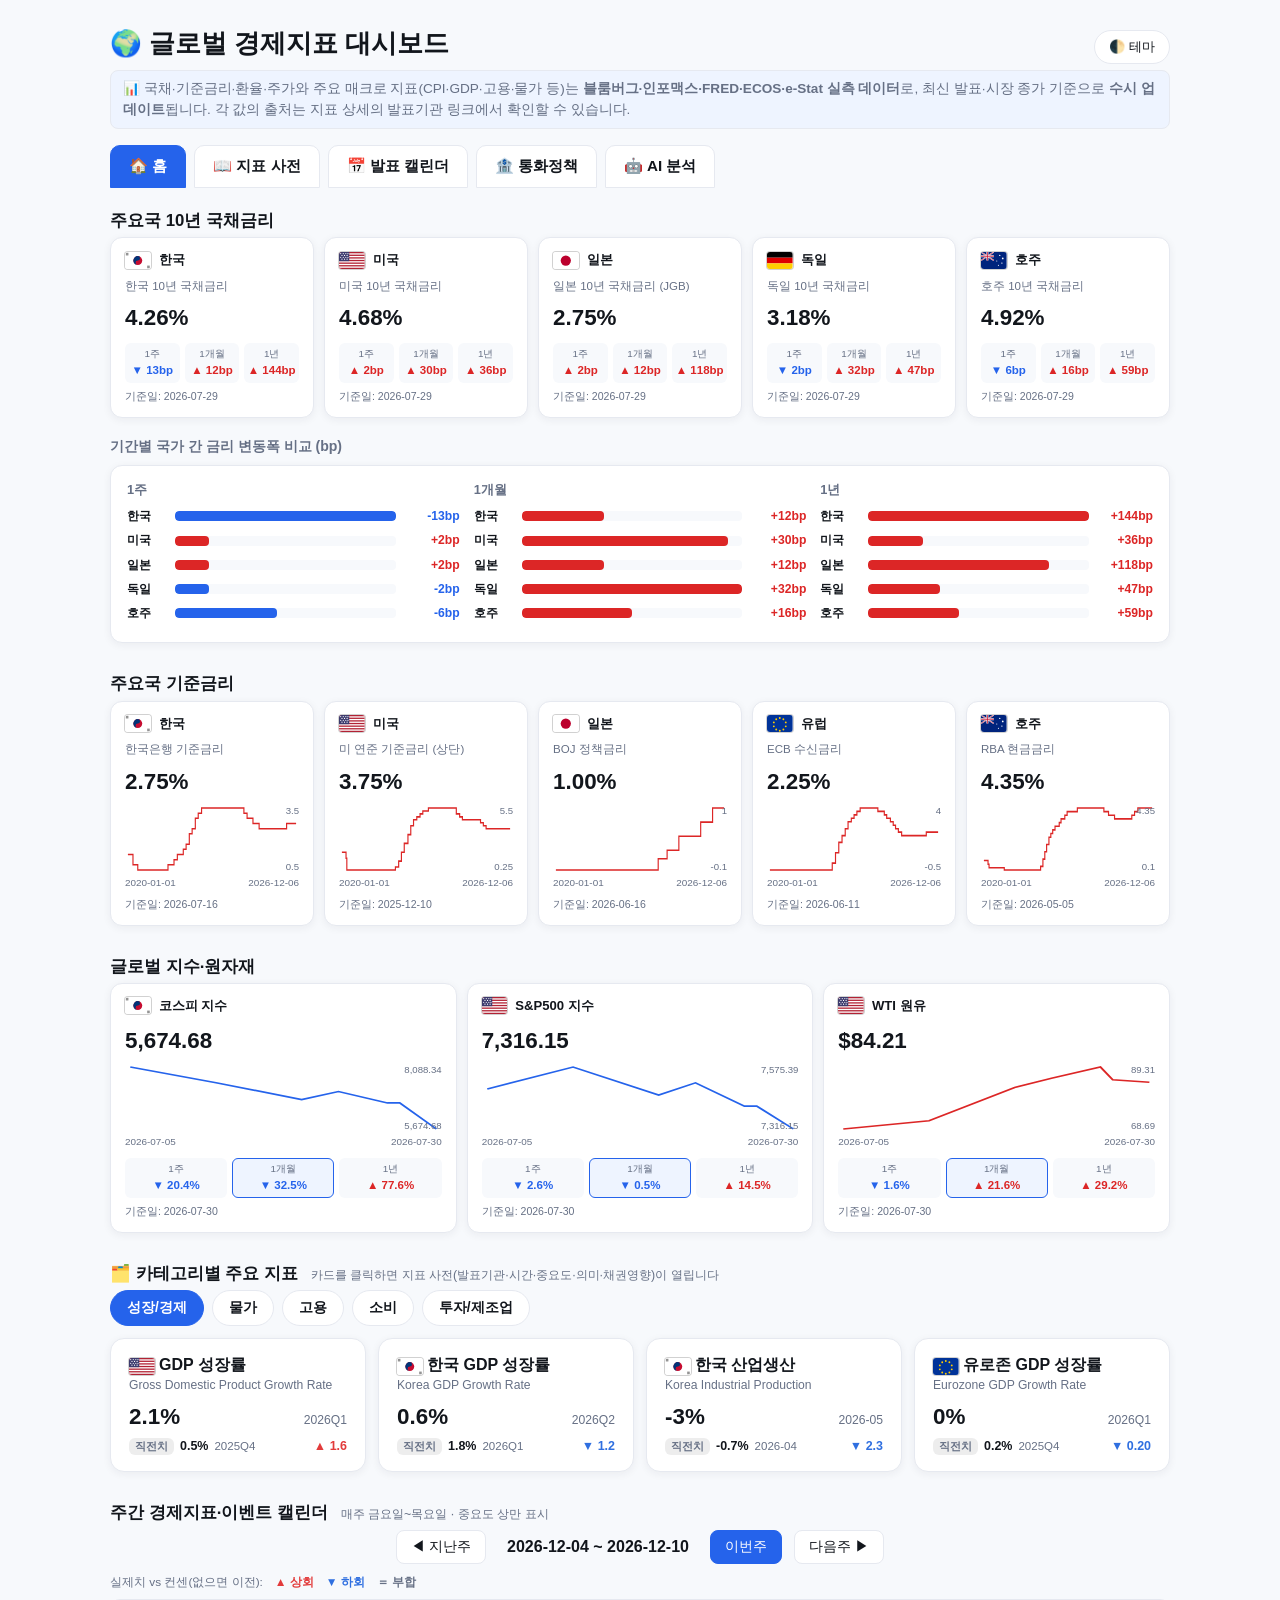
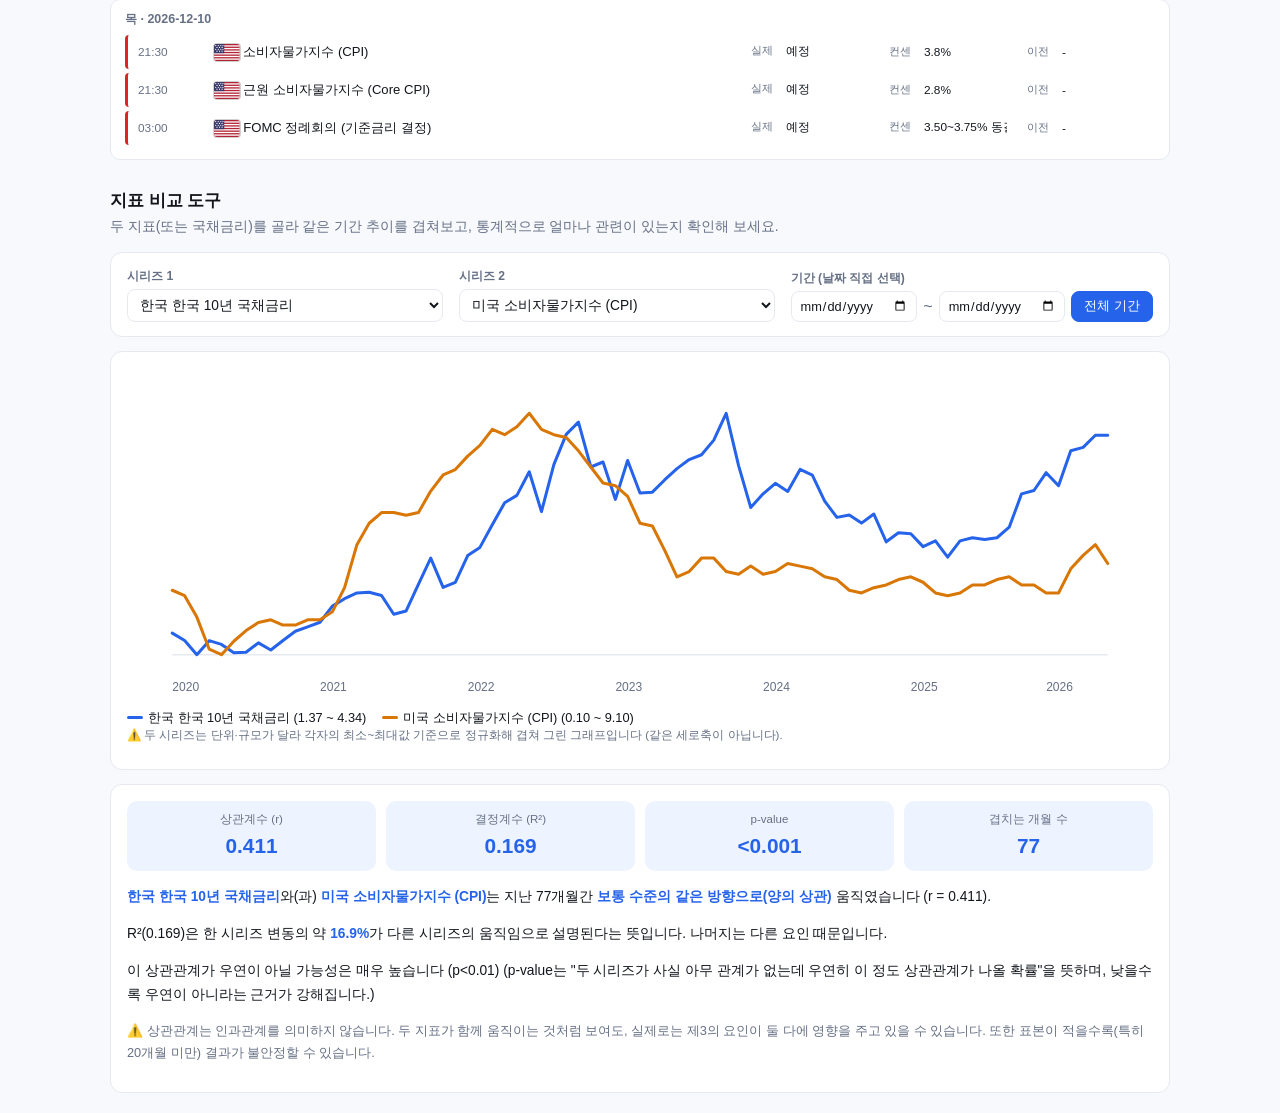
==== commit f0da4cef: "헤더 문구 정정: '매일 자동 갱신' 삭제 → '수시 업데이트' 표시 데이터가 실제로는 블룸버그·인포맥스 수동 업로드 기반이라 '매일 자동 갱신' 문구가 부정확했음. 인포맥스 출처" ====
--- a/index.html
+++ b/index.html
@@ -14,9 +14,8 @@
       <button id="themeToggleBtn" class="theme-toggle-btn" title="라이트/다크 테마 전환">🌓 테마</button>
     </div>
     <p class="notice">
-      📊 국채·기준금리·환율·주가와 주요 매크로 지표(CPI·GDP·고용·물가 등)는 <strong>블룸버그·FRED·ECOS·e-Stat 실측 데이터</strong>이며,
-      금리·환율·물가 지표는 <strong>매일 자동 갱신</strong>됩니다. 통화정책 전망(FedWatch·점도표 등)은 수동 업데이트분입니다.
-      각 값의 출처는 지표 상세의 발표기관 링크에서 확인할 수 있습니다.
+      📊 국채·기준금리·환율·주가와 주요 매크로 지표(CPI·GDP·고용·물가 등)는 <strong>블룸버그·인포맥스·FRED·ECOS·e-Stat 실측 데이터</strong>로,
+      최신 발표·시장 종가 기준으로 <strong>수시 업데이트</strong>됩니다. 각 값의 출처는 지표 상세의 발표기관 링크에서 확인할 수 있습니다.
     </p>
   </header>
 
--- a/style.css
+++ b/style.css
@@ -1299,6 +1299,12 @@
 .home-week-event .ev-item.ev-actual.surprise-up,
 .home-week-event .ev-item.ev-actual.surprise-down,
 .home-week-event .ev-item.ev-actual.surprise-flat { font-weight: 700; }
+.home-week-event .ev-badge-slot {
+  width: 76px;
+  flex: none;
+  display: inline-flex;
+  justify-content: flex-end;
+}
 .home-week-event .ev-surprise {
   font-size: 0.68rem;
   font-weight: 700;
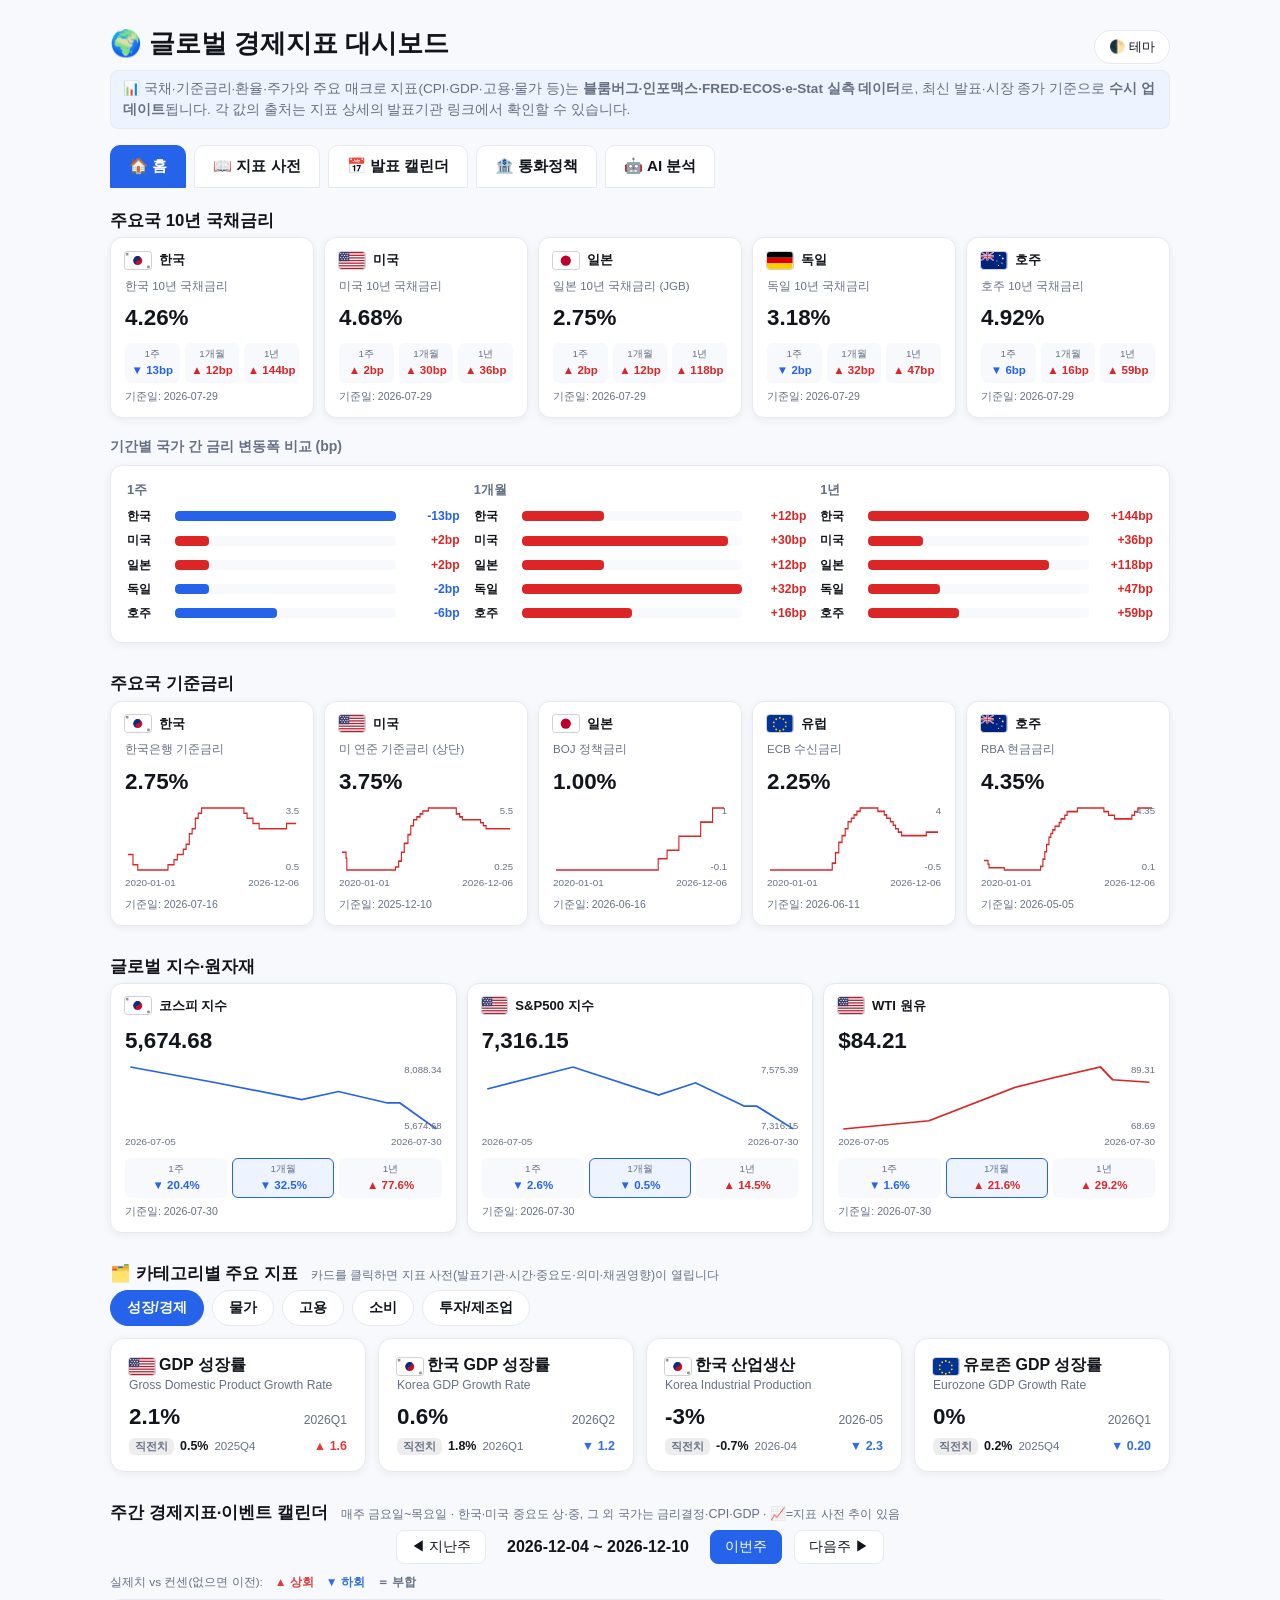
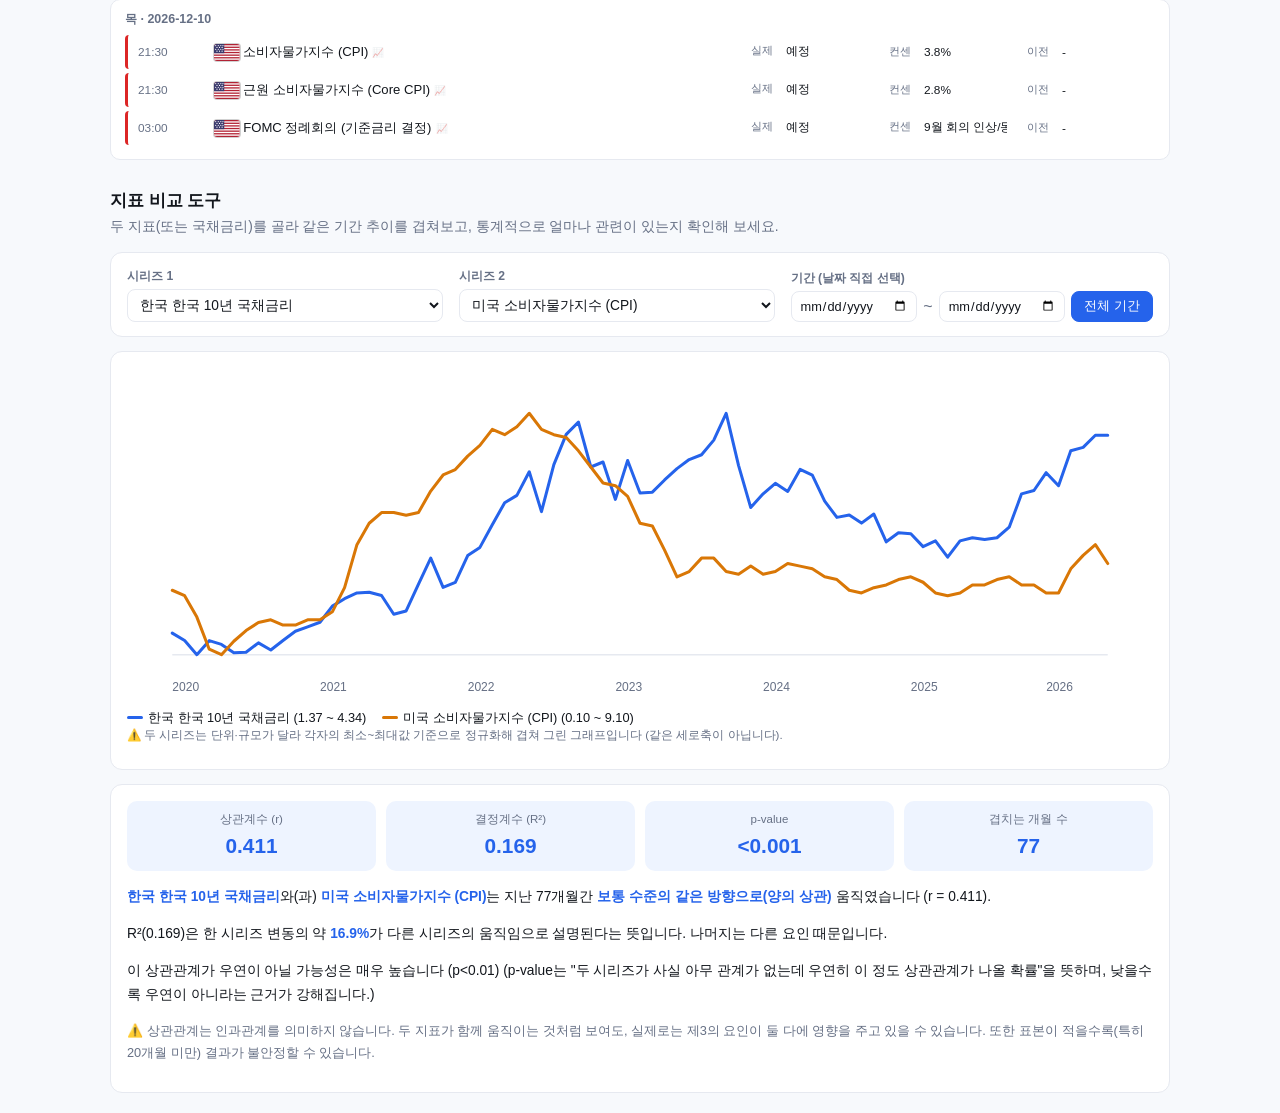
==== commit 4983affc: "홈 주간 캘린더 필터 세분화 + 지표사전 추이 마커 - 한국·미국: 중요도 상·중 표시(미국은 연설 제외). - 그 외 국가: 상·중 중에서도 금리결정·CPI·GDP만 표시. - " ====
--- a/index.html
+++ b/index.html
@@ -62,7 +62,7 @@
         <!-- app.js가 선택된 카테고리의 지표 카드를 여기 렌더링 -->
       </div>
 
-      <h3 class="home-section-title">주간 경제지표·이벤트 캘린더 <span class="home-section-hint">매주 금요일~목요일 · 중요도 상만 표시</span></h3>
+      <h3 class="home-section-title">주간 경제지표·이벤트 캘린더 <span class="home-section-hint">매주 금요일~목요일 · 한국·미국 중요도 상·중, 그 외 국가는 금리결정·CPI·GDP · 📈=지표 사전 추이 있음</span></h3>
       <div class="home-week-nav">
         <button class="home-week-btn" data-offset="-1">◀ 지난주</button>
         <span id="homeWeekLabel" class="week-range-label"></span>
--- a/style.css
+++ b/style.css
@@ -1285,6 +1285,12 @@
   flex: 1 1 160px;
   min-width: 140px;
 }
+.home-week-event .ev-has-chart {
+  font-size: 0.72em;
+  opacity: 0.55;
+  margin-left: 4px;
+  vertical-align: middle;
+}
 .home-week-event .event-values {
   display: flex;
   gap: 20px;
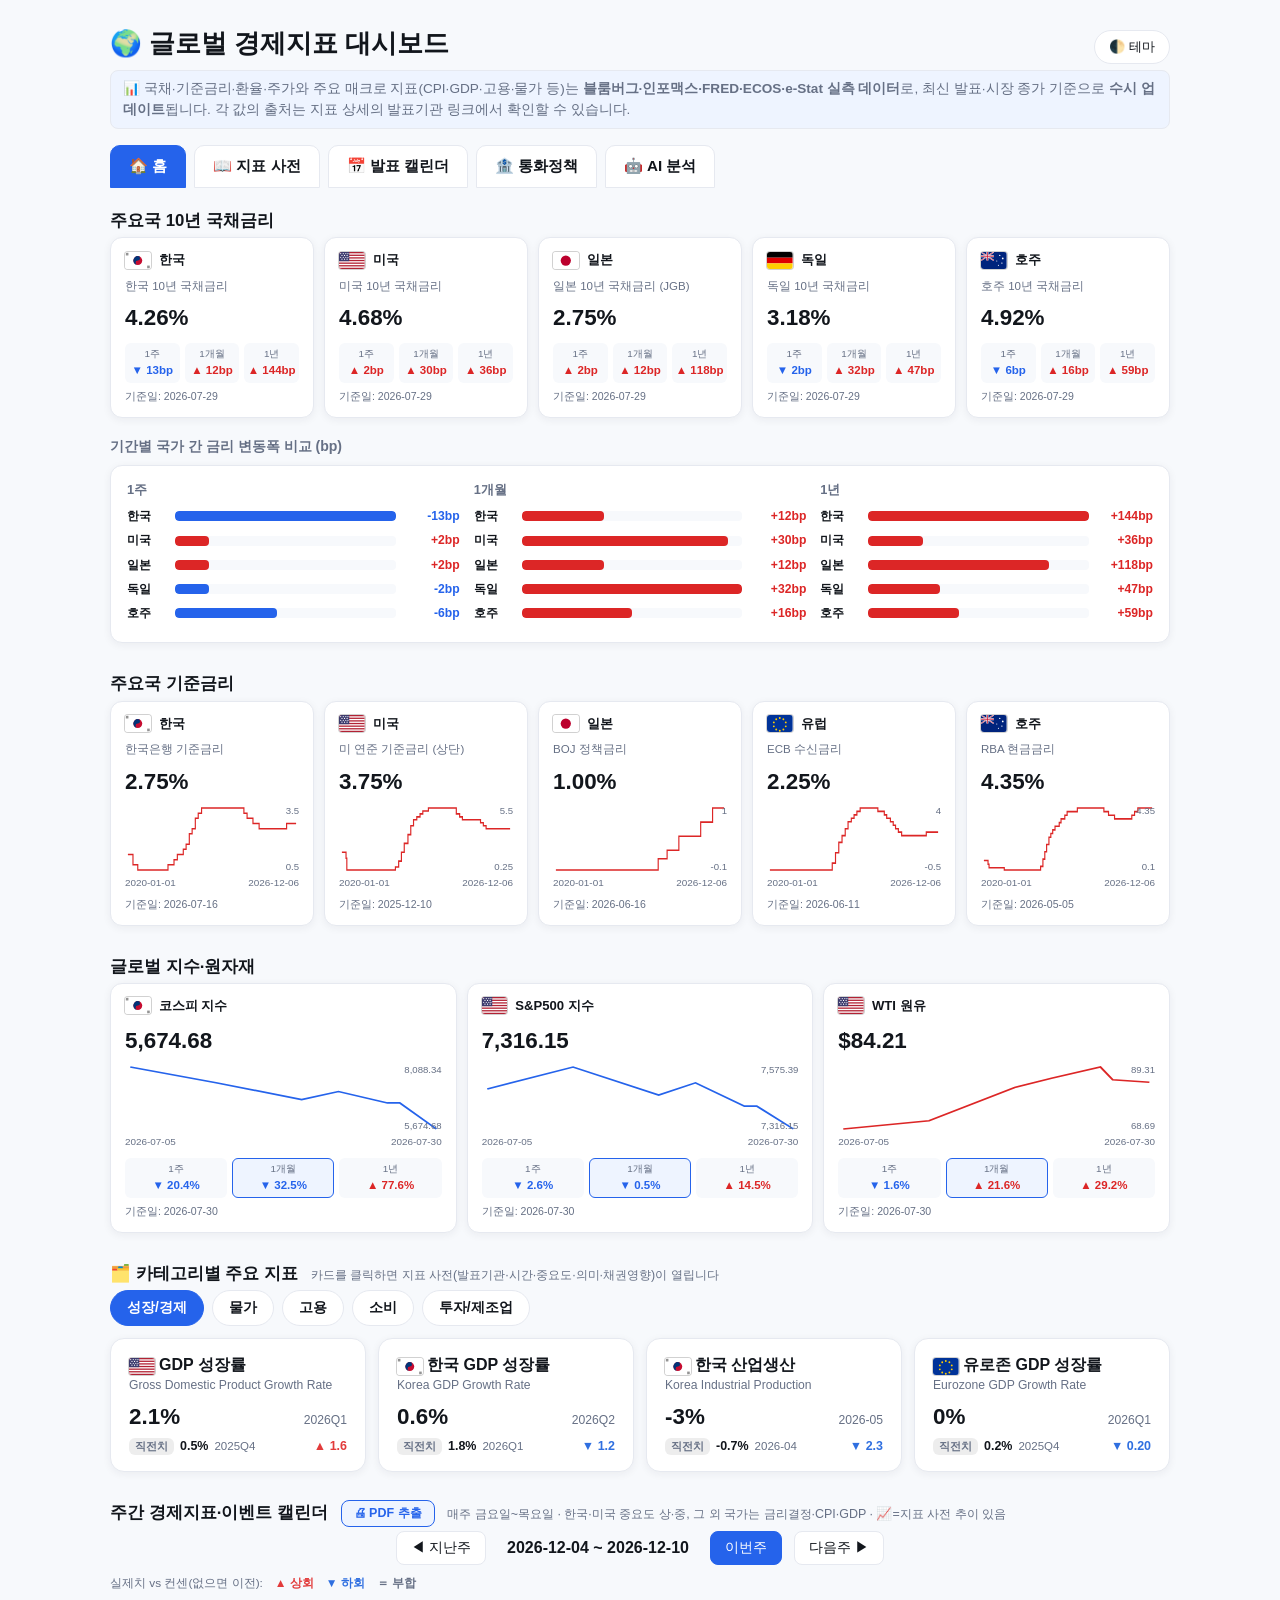
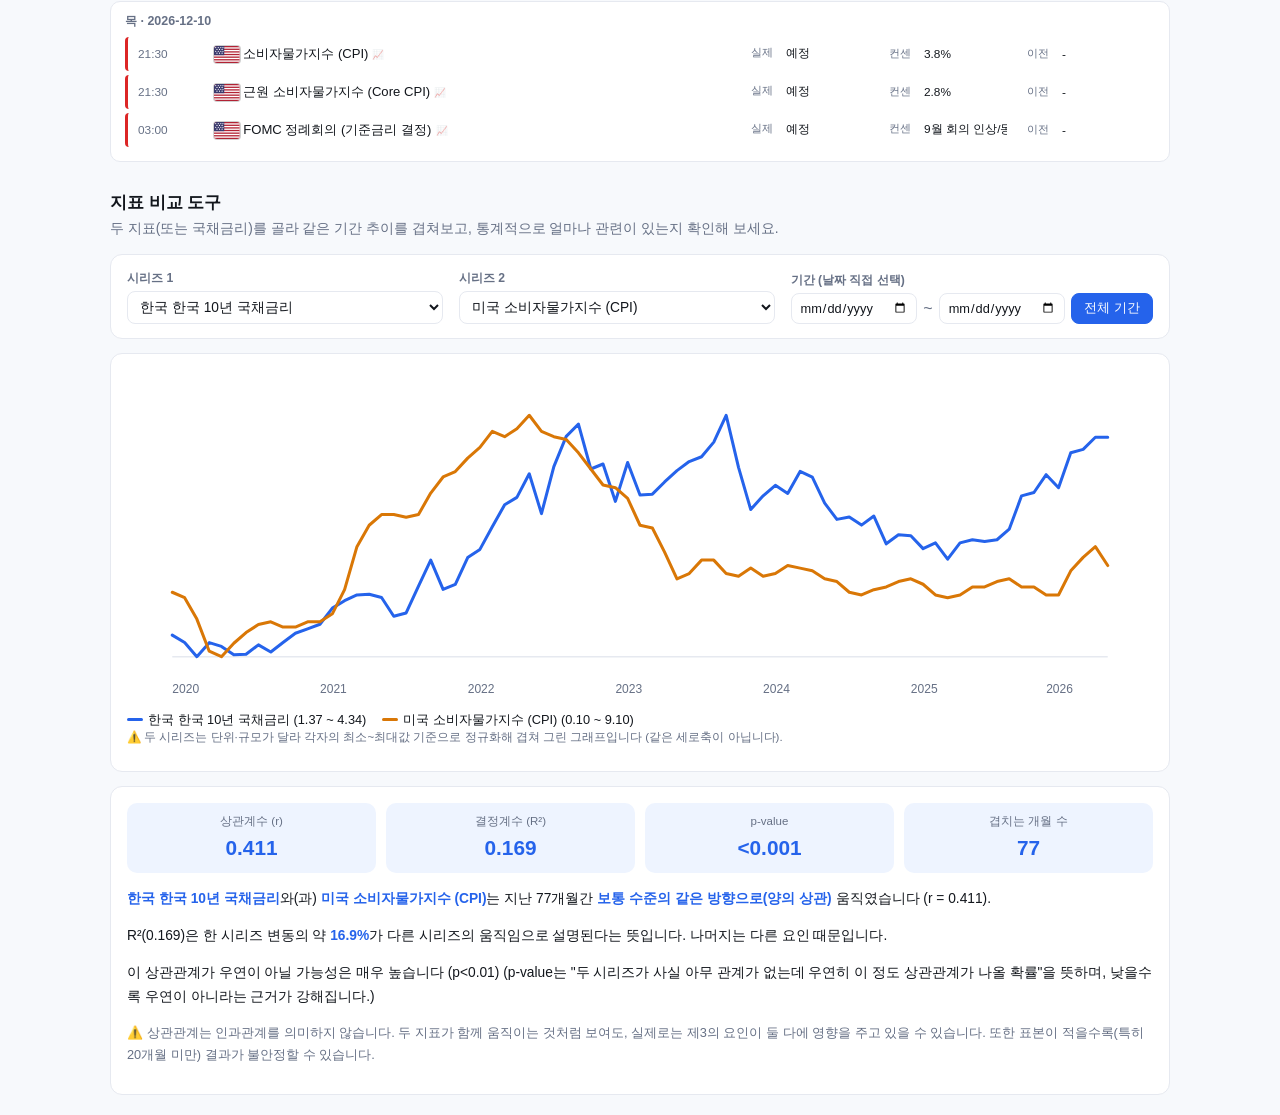
==== commit 6c0b5f6c: "홈 주간 캘린더 PDF 추출 버튼 (A4 가로 3단: 지난주·이번주·다음주) 섹션 제목 옆 'PDF 추출' 버튼. 클릭 시 지난주·이번주·다음주를 A4 가로 3등분 인쇄 레이아웃으" ====
--- a/index.html
+++ b/index.html
@@ -62,7 +62,9 @@
         <!-- app.js가 선택된 카테고리의 지표 카드를 여기 렌더링 -->
       </div>
 
-      <h3 class="home-section-title">주간 경제지표·이벤트 캘린더 <span class="home-section-hint">매주 금요일~목요일 · 한국·미국 중요도 상·중, 그 외 국가는 금리결정·CPI·GDP · 📈=지표 사전 추이 있음</span></h3>
+      <h3 class="home-section-title">주간 경제지표·이벤트 캘린더
+        <button id="weekPdfBtn" class="week-pdf-btn" title="지난주·이번주·다음주를 A4 가로 3단으로 인쇄/PDF 저장">🖨 PDF 추출</button>
+        <span class="home-section-hint">매주 금요일~목요일 · 한국·미국 중요도 상·중, 그 외 국가는 금리결정·CPI·GDP · 📈=지표 사전 추이 있음</span></h3>
       <div class="home-week-nav">
         <button class="home-week-btn" data-offset="-1">◀ 지난주</button>
         <span id="homeWeekLabel" class="week-range-label"></span>
--- a/style.css
+++ b/style.css
@@ -1614,3 +1614,56 @@
   text-align: left;
 }
 .ai-option-chip:hover { background: var(--accent); color: #fff; }
+
+/* ── 주간 캘린더 PDF 추출 버튼 ── */
+.week-pdf-btn {
+  font-family: inherit;
+  font-size: 0.78rem;
+  font-weight: 700;
+  padding: 4px 12px;
+  margin-left: 8px;
+  border: 1px solid var(--accent);
+  border-radius: 8px;
+  background: var(--accent-bg);
+  color: var(--accent);
+  cursor: pointer;
+  vertical-align: middle;
+}
+.week-pdf-btn:hover { background: var(--accent); color: #fff; }
+
+/* 화면에서는 숨김. 인쇄 시에만 A4 가로 3단으로 표시 */
+#printCalendar { display: none; }
+
+@media print {
+  @page { size: A4 landscape; margin: 7mm; }
+  body { background: #fff !important; }
+  body > *:not(#printCalendar) { display: none !important; }
+  #printCalendar {
+    display: block !important;
+    color: #000;
+    font-size: 8px;
+    line-height: 1.25;
+    -webkit-print-color-adjust: exact;
+    print-color-adjust: exact;
+  }
+  #printCalendar .pc-title { font-size: 13px; font-weight: 800; text-align: center; margin-bottom: 3mm; }
+  #printCalendar .pc-sub { font-size: 8px; font-weight: 500; color: #555; }
+  #printCalendar .pc-grid { display: grid; grid-template-columns: 1fr 1fr 1fr; gap: 4mm; }
+  #printCalendar .pc-col { break-inside: avoid-column; }
+  #printCalendar .pc-col-head { font-size: 10px; font-weight: 800; text-align: center; padding: 2px; background: #1e3a8a; color: #fff; border-radius: 3px; margin-bottom: 3px; }
+  #printCalendar .pc-day { break-inside: avoid; margin-bottom: 3px; }
+  #printCalendar .pc-day-h { font-size: 8px; font-weight: 800; background: #eef1f6; padding: 1px 4px; border-radius: 2px; }
+  #printCalendar .pc-today .pc-day-h { background: #dbeafe; }
+  #printCalendar .pc-ev { display: flex; gap: 4px; align-items: baseline; padding: 1px 3px; border-bottom: 0.4px solid #e5e7eb; }
+  #printCalendar .pc-ev.imp-상 { border-left: 2px solid #dc2626; }
+  #printCalendar .pc-ev.imp-중 { border-left: 2px solid #f59e0b; }
+  #printCalendar .pc-time { width: 30px; flex: none; color: #666; }
+  #printCalendar .pc-name { flex: 1 1 auto; overflow: hidden; }
+  #printCalendar .pc-val { flex: none; font-weight: 800; text-align: right; }
+  #printCalendar .pc-val.s-up { color: #dc2626; }
+  #printCalendar .pc-val.s-down { color: #2563eb; }
+  #printCalendar .pc-val .pc-cons { font-weight: 500; color: #888; margin-left: 2px; }
+  #printCalendar .flag-icon { display: inline-block; width: 11px; height: 7px; vertical-align: middle; }
+  #printCalendar .flag-icon svg { width: 11px; height: 7px; }
+  #printCalendar .pc-empty { color: #999; padding: 4px; }
+}
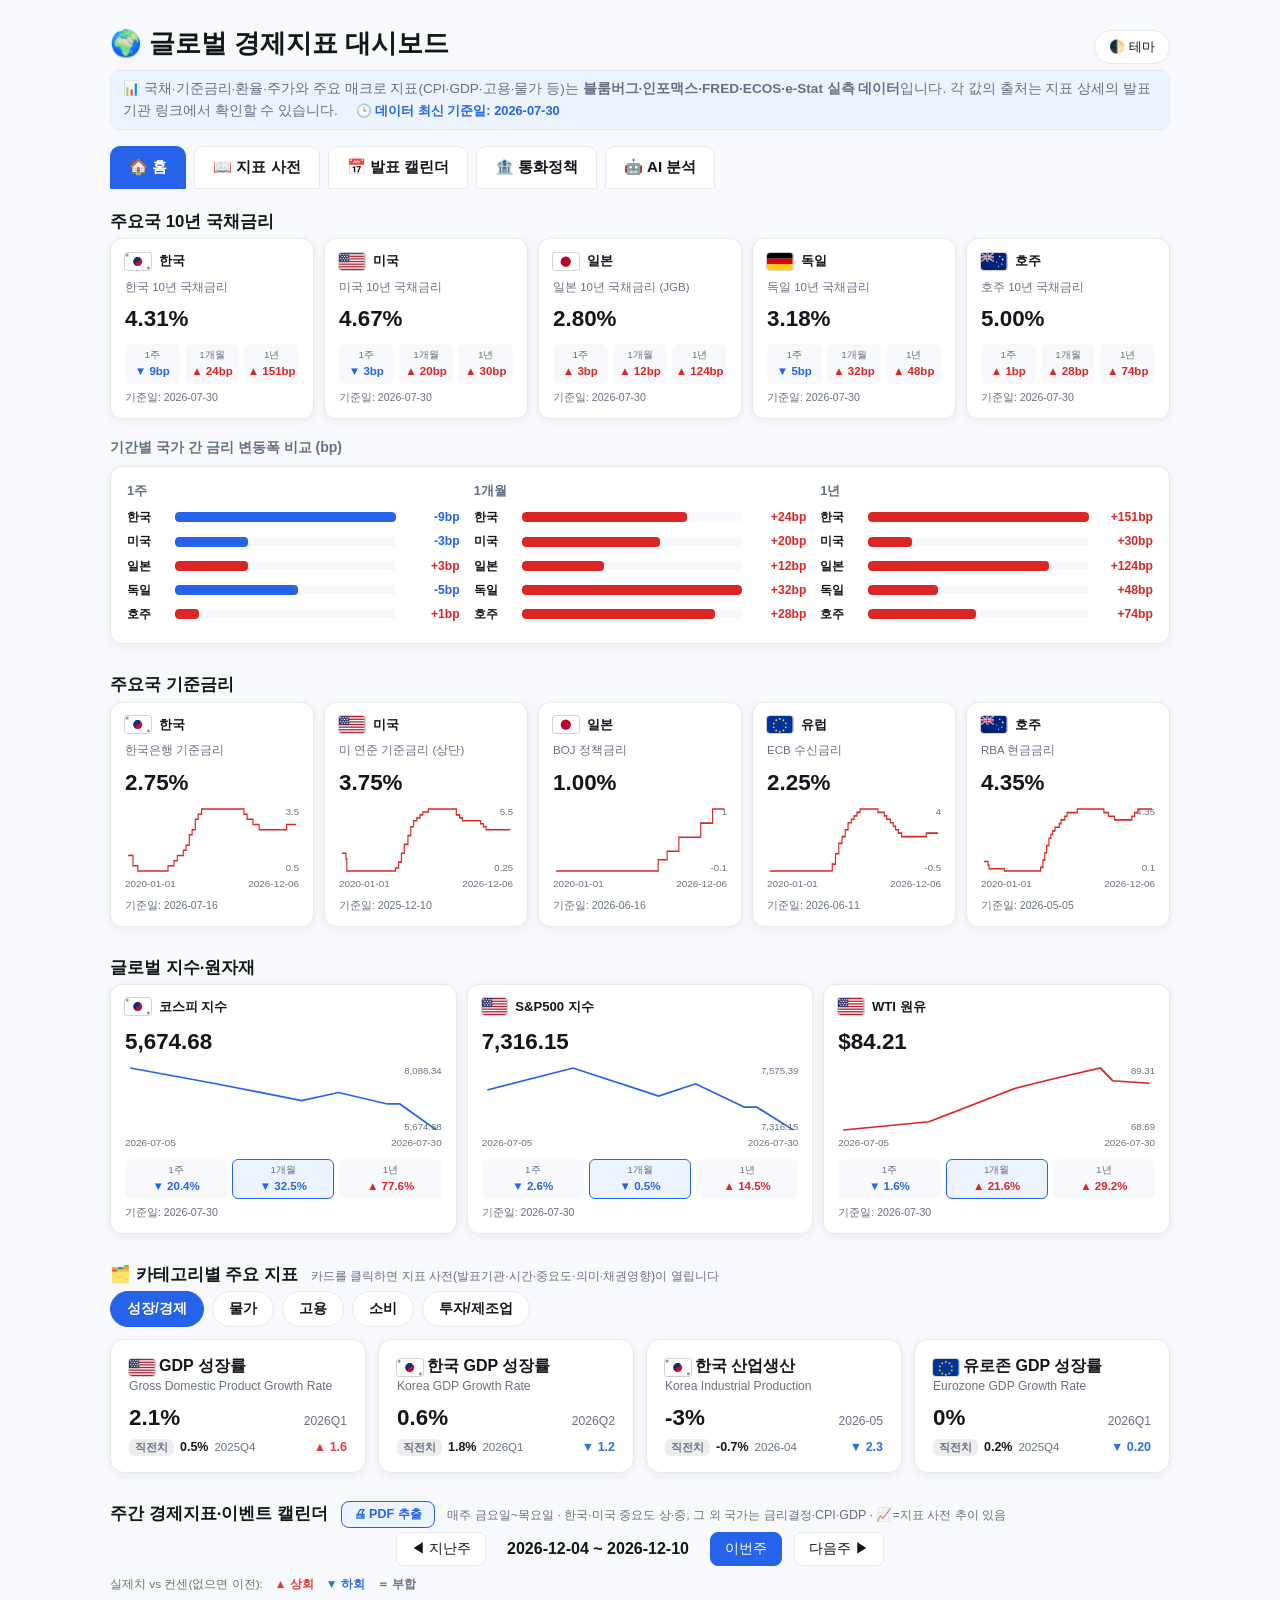
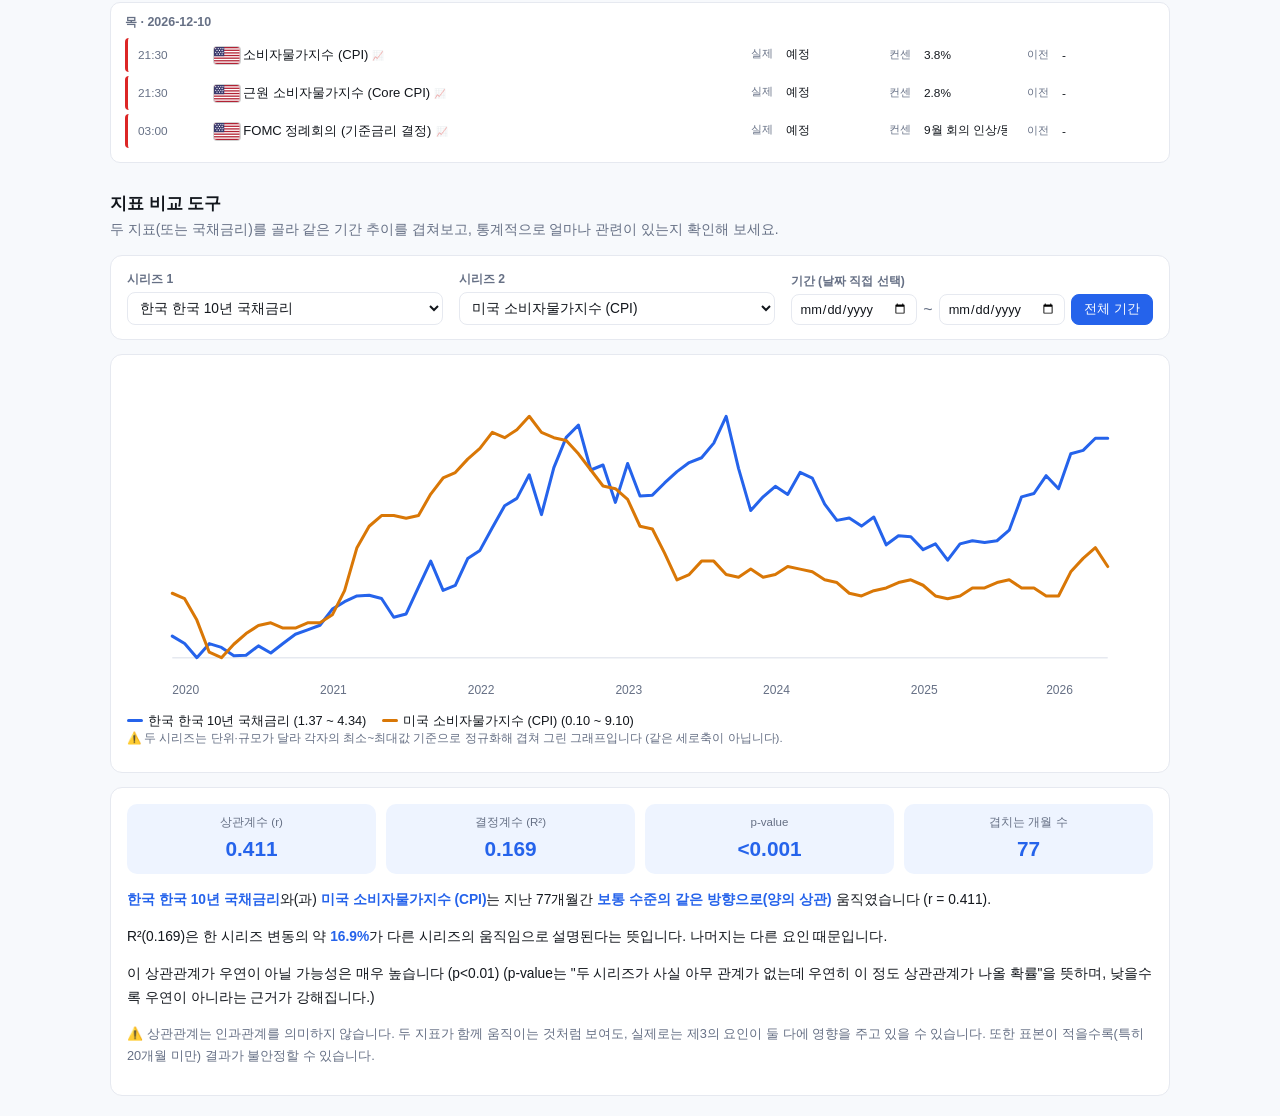
==== commit b60f9ecf: "헤더 '수시 업데이트' → 데이터 최신 기준일 자동 표시 + 인포맥스 07-30 갱신 - 헤더 공지에서 '수시 업데이트됩니다' 문구 제거, 대신 블룸버그 asOf/rate-data" ====
--- a/index.html
+++ b/index.html
@@ -14,8 +14,8 @@
       <button id="themeToggleBtn" class="theme-toggle-btn" title="라이트/다크 테마 전환">🌓 테마</button>
     </div>
     <p class="notice">
-      📊 국채·기준금리·환율·주가와 주요 매크로 지표(CPI·GDP·고용·물가 등)는 <strong>블룸버그·인포맥스·FRED·ECOS·e-Stat 실측 데이터</strong>로,
-      최신 발표·시장 종가 기준으로 <strong>수시 업데이트</strong>됩니다. 각 값의 출처는 지표 상세의 발표기관 링크에서 확인할 수 있습니다.
+      📊 국채·기준금리·환율·주가와 주요 매크로 지표(CPI·GDP·고용·물가 등)는 <strong>블룸버그·인포맥스·FRED·ECOS·e-Stat 실측 데이터</strong>입니다.
+      각 값의 출처는 지표 상세의 발표기관 링크에서 확인할 수 있습니다. <strong id="dataAsOf" class="notice-asof"></strong>
     </p>
   </header>
 
--- a/style.css
+++ b/style.css
@@ -1650,20 +1650,31 @@
   #printCalendar .pc-sub { font-size: 8px; font-weight: 500; color: #555; }
   #printCalendar .pc-grid { display: grid; grid-template-columns: 1fr 1fr 1fr; gap: 4mm; }
   #printCalendar .pc-col { break-inside: avoid-column; }
-  #printCalendar .pc-col-head { font-size: 10px; font-weight: 800; text-align: center; padding: 2px; background: #1e3a8a; color: #fff; border-radius: 3px; margin-bottom: 3px; }
-  #printCalendar .pc-day { break-inside: avoid; margin-bottom: 3px; }
-  #printCalendar .pc-day-h { font-size: 8px; font-weight: 800; background: #eef1f6; padding: 1px 4px; border-radius: 2px; }
-  #printCalendar .pc-today .pc-day-h { background: #dbeafe; }
-  #printCalendar .pc-ev { display: flex; gap: 4px; align-items: baseline; padding: 1px 3px; border-bottom: 0.4px solid #e5e7eb; }
-  #printCalendar .pc-ev.imp-상 { border-left: 2px solid #dc2626; }
-  #printCalendar .pc-ev.imp-중 { border-left: 2px solid #f59e0b; }
-  #printCalendar .pc-time { width: 30px; flex: none; color: #666; }
-  #printCalendar .pc-name { flex: 1 1 auto; overflow: hidden; }
-  #printCalendar .pc-val { flex: none; font-weight: 800; text-align: right; }
-  #printCalendar .pc-val.s-up { color: #dc2626; }
-  #printCalendar .pc-val.s-down { color: #2563eb; }
-  #printCalendar .pc-val .pc-cons { font-weight: 500; color: #888; margin-left: 2px; }
+  #printCalendar .pc-col-head { font-size: 10px; font-weight: 800; text-align: center; padding: 2px; background: #1e3a8a; color: #fff; border-radius: 3px; margin-bottom: 2px; }
+  /* 지표표: 고정 레이아웃으로 실제/컨센/이전 열이 지표마다 동일하게 정렬 */
+  #printCalendar .pc-table { width: 100%; border-collapse: collapse; table-layout: fixed; }
+  #printCalendar .pc-table col.c-time { width: 11%; }
+  #printCalendar .pc-table col.c-name { width: 37%; }
+  #printCalendar .pc-table col.c-num { width: 13.5%; }
+  #printCalendar .pc-table col.c-cmp { width: 12%; }
+  #printCalendar .pc-table th { font-size: 7px; font-weight: 800; background: #374151; color: #fff; padding: 1px 3px; text-align: right; }
+  #printCalendar .pc-table th:nth-child(1), #printCalendar .pc-table th:nth-child(2) { text-align: left; }
+  #printCalendar .pc-table th:nth-child(6) { text-align: center; }
+  #printCalendar .pc-table td { font-size: 7.5px; padding: 1px 3px; border-bottom: 0.3px solid #e5e7eb; overflow: hidden; white-space: nowrap; text-overflow: ellipsis; }
+  #printCalendar .pc-time { color: #666; }
+  #printCalendar .pc-num { text-align: right; }
+  #printCalendar .pc-cons, #printCalendar .pc-prev { color: #666; }
+  #printCalendar .pc-act { font-weight: 800; }
+  #printCalendar .pc-act.s-up, #printCalendar .pc-cmp.s-up { color: #dc2626; }
+  #printCalendar .pc-act.s-down, #printCalendar .pc-cmp.s-down { color: #2563eb; }
+  #printCalendar .pc-cmp { text-align: center; font-weight: 800; }
+  #printCalendar .pc-ev.imp-상 .pc-time { border-left: 2px solid #dc2626; padding-left: 3px; }
+  #printCalendar .pc-ev.imp-중 .pc-time { border-left: 2px solid #f59e0b; padding-left: 3px; }
+  #printCalendar .pc-day-row td { background: #eef1f6; font-weight: 800; font-size: 7.5px; padding: 1px 3px; }
+  #printCalendar .pc-day-row.pc-today td { background: #dbeafe; }
   #printCalendar .flag-icon { display: inline-block; width: 11px; height: 7px; vertical-align: middle; }
   #printCalendar .flag-icon svg { width: 11px; height: 7px; }
   #printCalendar .pc-empty { color: #999; padding: 4px; }
 }
+
+.notice-asof { display: inline-block; margin-left: 6px; padding: 1px 8px; border-radius: 6px; background: var(--accent-bg); color: var(--accent); font-size: 0.8rem; }
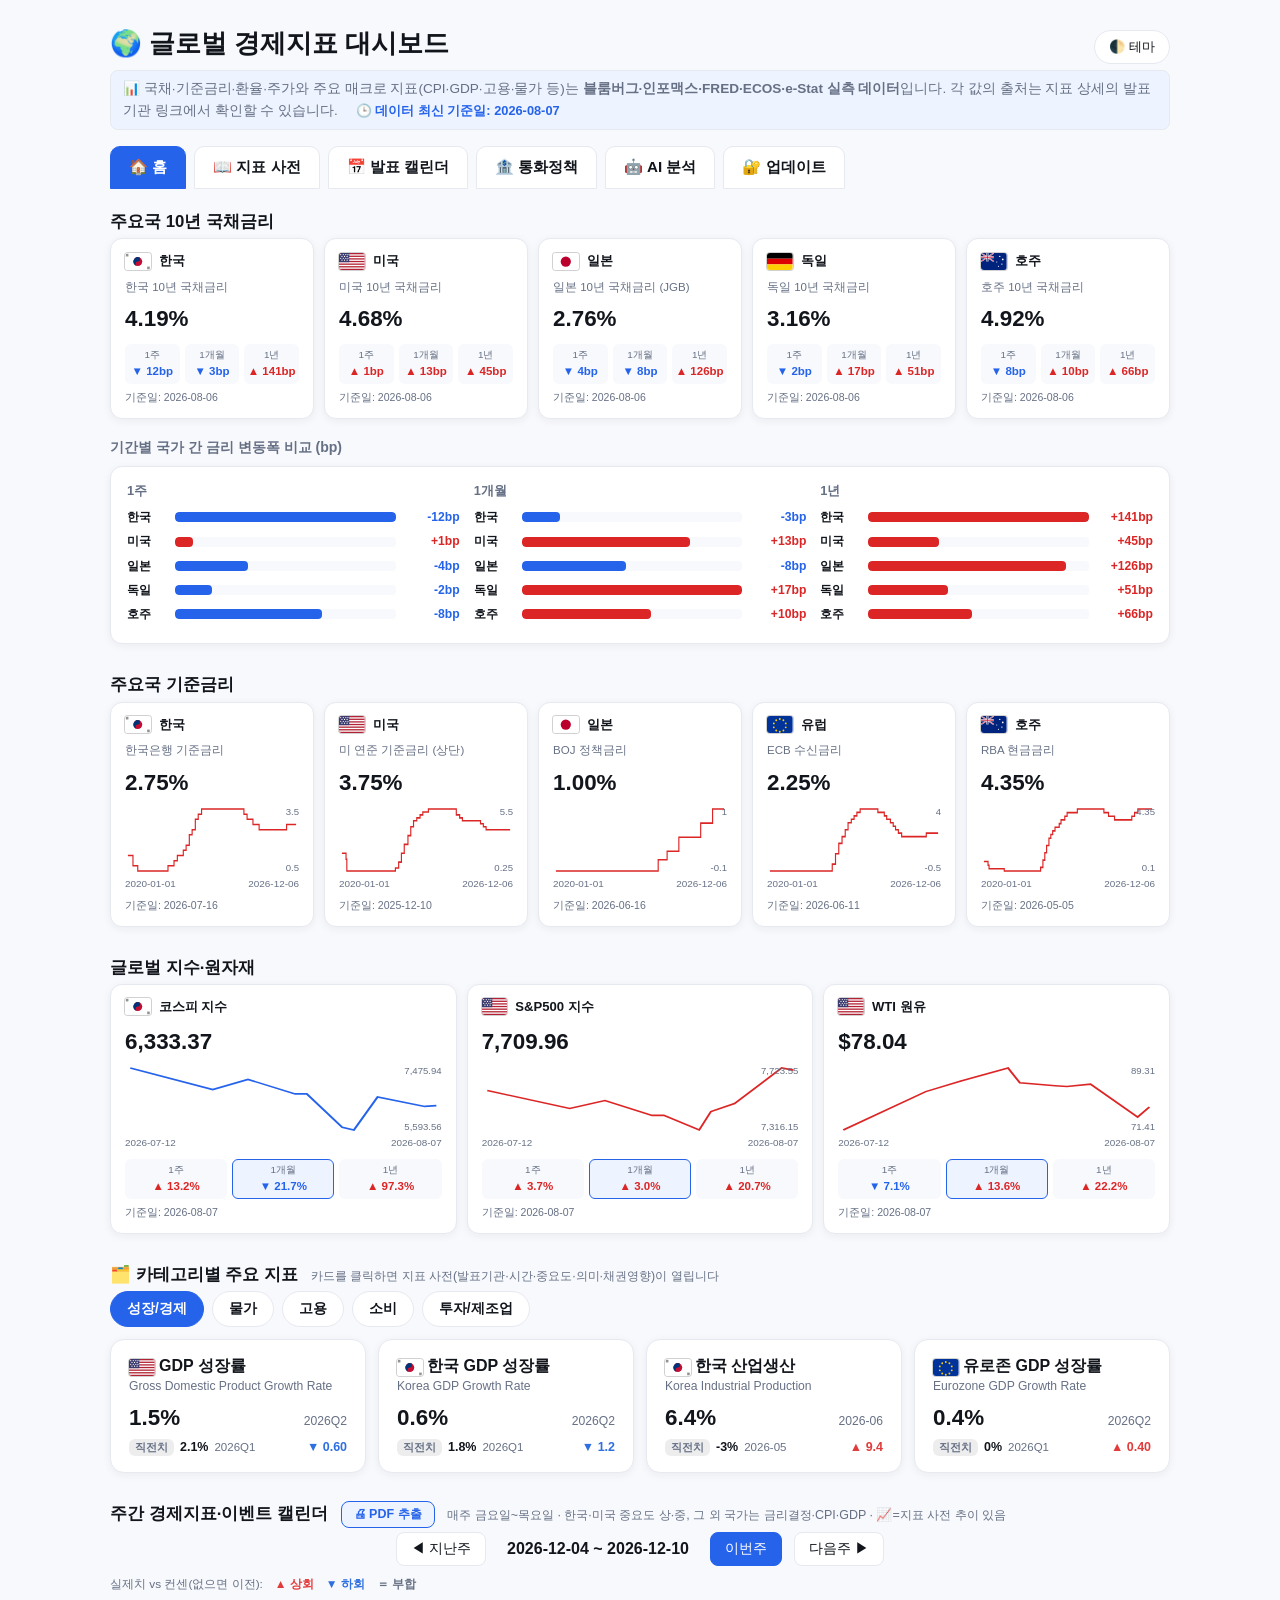
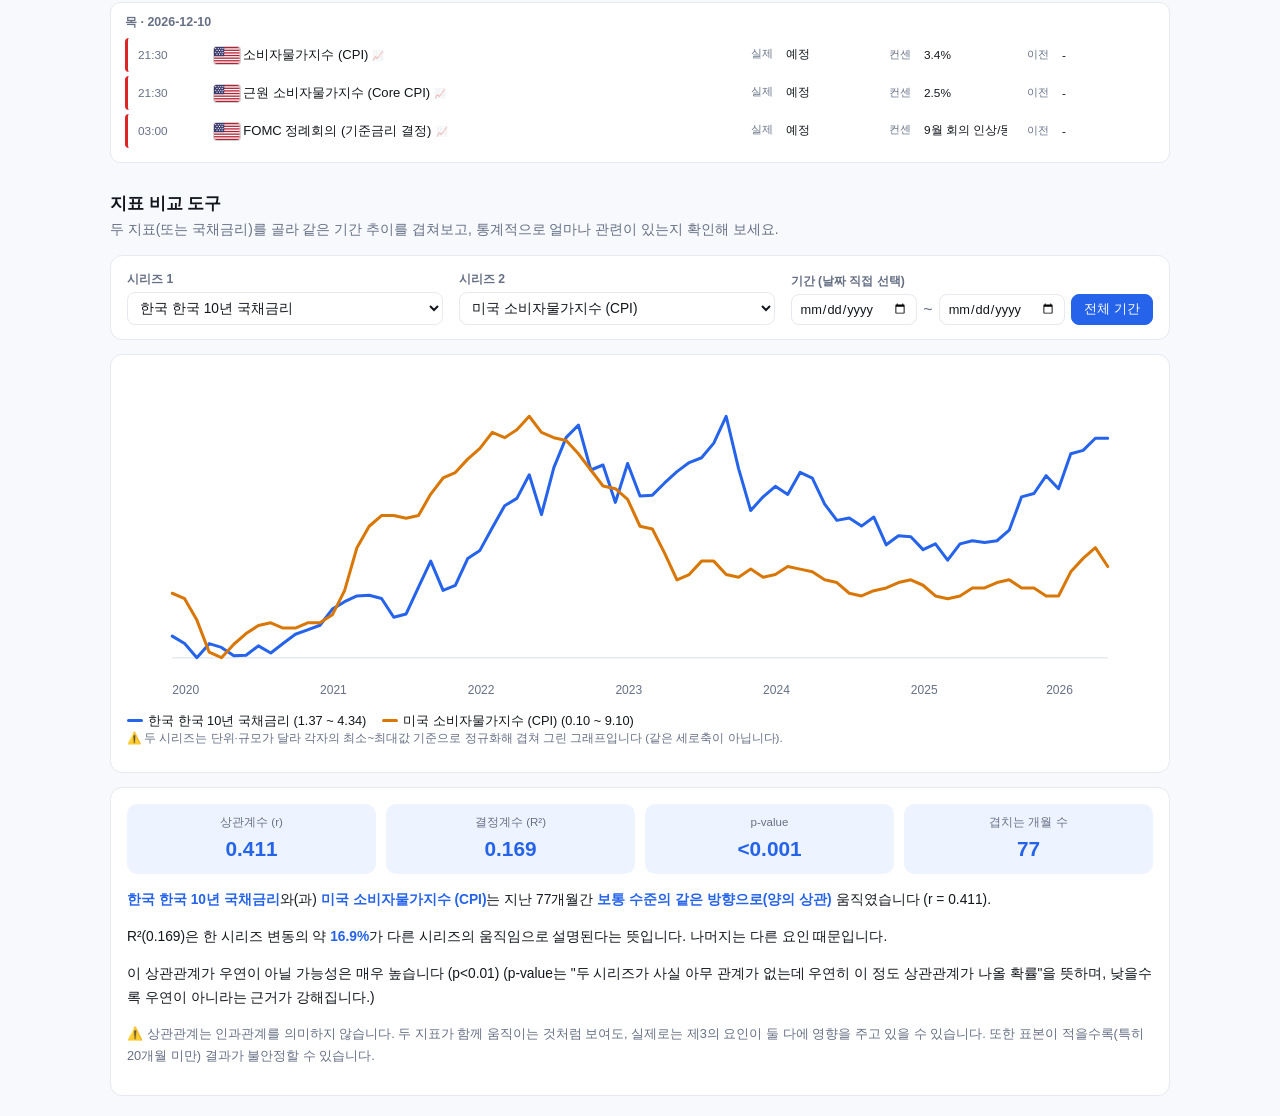
==== commit 60ef80c7: "홈페이지 '🔐 업데이트' 탭: 담당자 없이 파일 업로드로 셀프 갱신 - 새 탭에서 비밀번호 잠금 해제 후 캘린더·인포맥스·블룸버그 엑셀 업로드 +   CME FedWatch 숫자 " ====
--- a/index.html
+++ b/index.html
@@ -25,6 +25,7 @@
     <button class="view-tab-btn" data-view="calendar">📅 발표 캘린더</button>
     <button class="view-tab-btn" data-view="monetary">🏦 통화정책</button>
     <button class="view-tab-btn" data-view="ai">🤖 AI 분석</button>
+    <button class="view-tab-btn" data-view="update">🔐 업데이트</button>
   </nav>
 
   <div class="category-filter" id="categoryFilter">
@@ -200,6 +201,98 @@
         ⚠️ AI 답변은 참고용이며 오류가 있을 수 있습니다. API 키는 각 AI 제공사와의 통신에만 쓰이며 이 사이트 서버로는 전송되지 않습니다(서버가 없는 정적 페이지). 사용료는 본인 API 키 기준으로 청구됩니다.
       </p>
     </section>
+
+    <!-- 데이터 업데이트 화면: 비밀번호 → 파일 업로드 → GitHub 자동 반영 -->
+    <section id="view-update" class="view-panel">
+      <h3 class="home-section-title">🔐 데이터 업데이트</h3>
+      <p class="home-section-desc">
+        회의 자료용 대시보드를 담당자가 없어도 갱신할 수 있습니다. 비밀번호를 입력해 잠금을 풀고,
+        평소 쓰던 엑셀 파일을 그대로 올리면 <strong>GitHub이 자동으로 처리·배포</strong>합니다(약 1~2분).
+      </p>
+
+      <!-- 잠금 화면 -->
+      <div id="updateLock" class="update-lock">
+        <div class="update-lock-box">
+          <label for="updatePw">비밀번호</label>
+          <div class="ai-key-row">
+            <input type="password" id="updatePw" placeholder="비밀번호 입력" autocomplete="off" />
+            <button type="button" id="updatePwToggle" class="ai-key-toggle" title="표시/숨김">👁</button>
+          </div>
+          <button id="updateUnlock" class="ai-submit">잠금 해제</button>
+          <span id="updateLockMsg" class="ai-status"></span>
+          <details class="update-setup" id="updateSetup">
+            <summary>⚙️ 최초 설정 (관리자만 · 이 컴퓨터에 한 번만)</summary>
+            <p class="update-setup-desc">
+              이 컴퓨터(브라우저)에서 자동 반영이 되게 하려면 GitHub 쓰기 토큰과 팀 공용 비밀번호를 한 번 저장하세요.
+              토큰은 <strong>소스에 저장되지 않고 이 브라우저에만</strong> 보관됩니다(AI 키와 동일 방식).
+            </p>
+            <label for="updateTokenInput">GitHub 토큰 <span class="ai-hint">Fine-grained · 이 저장소 Contents 읽기/쓰기</span></label>
+            <div class="ai-key-row">
+              <input type="password" id="updateTokenInput" placeholder="github_pat_..." autocomplete="off" />
+              <button type="button" id="updateTokenToggle" class="ai-key-toggle" title="표시/숨김">👁</button>
+            </div>
+            <label for="updateSetPw">팀 공용 비밀번호 (새로 정하기)</label>
+            <input type="password" id="updateSetPw" placeholder="동료와 공유할 비밀번호" autocomplete="off" />
+            <button id="updateSaveSetup" class="ai-submit">설정 저장</button>
+            <span id="updateSetupMsg" class="ai-status"></span>
+          </details>
+        </div>
+      </div>
+
+      <!-- 업로드 화면 (잠금 해제 후) -->
+      <div id="updatePanel" class="update-panel" hidden>
+        <div class="update-topbar">
+          <span id="updateTokenState" class="update-token-state"></span>
+          <button id="updateLockBtn" class="ai-reset">🔒 잠그기</button>
+        </div>
+
+        <div class="update-cards">
+          <div class="update-card" data-kind="calendar">
+            <div class="update-card-head">📅 경제 캘린더 <span class="update-card-file">calendar 엑셀</span></div>
+            <p class="update-card-desc">인베스팅닷컴류 캘린더 엑셀(.xlsx). 8월 등 발표값·일정 갱신.</p>
+            <input type="file" class="update-file" accept=".xlsx" data-kind="calendar" />
+            <button class="update-send ai-submit" data-kind="calendar" disabled>업로드 · 반영</button>
+            <div class="update-log" data-kind="calendar"></div>
+          </div>
+
+          <div class="update-card" data-kind="info_daily">
+            <div class="update-card-head">📈 인포맥스 일별 <span class="update-card-file">info_daily 엑셀</span></div>
+            <p class="update-card-desc">일별 금리·환율 시계열(.xlsx). 최신 영업일 추가 + 블룸버그 교차검증.</p>
+            <input type="file" class="update-file" accept=".xlsx" data-kind="info_daily" />
+            <button class="update-send ai-submit" data-kind="info_daily" disabled>업로드 · 반영</button>
+            <div class="update-log" data-kind="info_daily"></div>
+          </div>
+
+          <div class="update-card" data-kind="bloomberg">
+            <div class="update-card-head">🏦 블룸버그 매크로 <span class="update-card-file">bb_data 엑셀</span></div>
+            <p class="update-card-desc">블룸버그 매크로/시장 데이터(.xlsx). 최신값만 이어붙임(이력 보존).</p>
+            <input type="file" class="update-file" accept=".xlsx" data-kind="bloomberg" />
+            <button class="update-send ai-submit" data-kind="bloomberg" disabled>업로드 · 반영</button>
+            <div class="update-log" data-kind="bloomberg"></div>
+          </div>
+
+          <div class="update-card" data-kind="cme">
+            <div class="update-card-head">🎯 CME FedWatch <span class="update-card-file">숫자 입력</span></div>
+            <p class="update-card-desc">FedWatch 화면의 숫자를 그대로 입력하세요(파일 아님).</p>
+            <div class="update-cme-form">
+              <label>회의일 <input type="date" id="cmeMeetingDate" /></label>
+              <label>기준시각(as of) <input type="text" id="cmeAsOf" placeholder="예: 2026-08-07 07:00:55 (CT)" /></label>
+              <label>동결 % <input type="number" id="cmeHold" step="0.1" min="0" max="100" placeholder="NO CHANGE" /></label>
+              <label>인상 % <input type="number" id="cmeHike" step="0.1" min="0" max="100" placeholder="HIKE" /></label>
+              <label>인하 % <input type="number" id="cmeCut" step="0.1" min="0" max="100" placeholder="EASE" /></label>
+            </div>
+            <button class="update-send ai-submit" data-kind="cme">업로드 · 반영</button>
+            <div class="update-log" data-kind="cme"></div>
+          </div>
+        </div>
+
+        <p class="ai-disclaimer">
+          ⚠️ 올린 파일은 GitHub 저장소의 처리 폴더에 잠시 커밋되었다가 자동으로 지워지며, GitHub Actions가
+          기존 파이썬 스크립트로 검증·반영합니다. 반영 진행 상황은 저장소의 <strong>Actions</strong> 탭에서 볼 수 있고,
+          완료되면 약 1~2분 뒤 사이트에 반영됩니다. (공개 사이트이므로 비밀번호는 보조 잠금이며, 실제 권한은 GitHub 토큰이 가집니다.)
+        </p>
+      </div>
+    </section>
   </main>
 
   <!-- 지표 상세 모달 -->
--- a/style.css
+++ b/style.css
@@ -1678,3 +1678,41 @@
 }
 
 .notice-asof { display: inline-block; margin-left: 6px; padding: 1px 8px; border-radius: 6px; background: var(--accent-bg); color: var(--accent); font-size: 0.8rem; }
+
+/* ── 🔐 업데이트 탭 ─────────────────────────────────────────────── */
+.update-lock { display: flex; justify-content: center; margin-top: 18px; }
+.update-lock-box { width: 100%; max-width: 460px; display: flex; flex-direction: column; gap: 10px;
+  padding: 22px; border: 1px solid var(--border); border-radius: 12px; background: var(--card-bg); }
+.update-lock-box > label { font-weight: 600; font-size: 0.9rem; }
+.update-setup { margin-top: 8px; border-top: 1px dashed var(--border); padding-top: 10px; }
+.update-setup summary { cursor: pointer; font-size: 0.85rem; color: var(--text-muted); }
+.update-setup label { display: block; font-size: 0.82rem; font-weight: 600; margin: 10px 0 4px; }
+.update-setup input[type="password"], .update-setup input[type="text"] {
+  width: 100%; padding: 8px 10px; border: 1px solid var(--border); border-radius: 8px;
+  background: var(--input-bg, var(--card-bg)); color: var(--text); }
+.update-setup-desc { font-size: 0.8rem; color: var(--text-muted); line-height: 1.5; margin: 4px 0 6px; }
+
+.update-topbar { display: flex; align-items: center; justify-content: space-between; gap: 10px;
+  margin: 6px 0 14px; flex-wrap: wrap; }
+.update-token-state { font-size: 0.85rem; }
+.update-token-state.s-up { color: var(--up, #128a4a); }
+.update-token-state.s-down { color: var(--down, #c0392b); }
+
+.update-cards { display: grid; grid-template-columns: repeat(auto-fit, minmax(280px, 1fr)); gap: 14px; }
+.update-card { border: 1px solid var(--border); border-radius: 12px; background: var(--card-bg);
+  padding: 16px; display: flex; flex-direction: column; gap: 8px; }
+.update-card-head { font-weight: 700; font-size: 1rem; display: flex; align-items: center; gap: 8px; flex-wrap: wrap; }
+.update-card-file { font-size: 0.72rem; font-weight: 600; color: var(--accent);
+  background: var(--accent-bg); padding: 1px 7px; border-radius: 6px; }
+.update-card-desc { font-size: 0.82rem; color: var(--text-muted); line-height: 1.5; margin: 0; }
+.update-file { font-size: 0.82rem; }
+.update-card .ai-submit { align-self: flex-start; }
+.update-log { font-size: 0.82rem; line-height: 1.5; min-height: 1.2em; word-break: break-word; }
+.update-log .s-up { color: var(--up, #128a4a); }
+.update-log .s-down { color: var(--down, #c0392b); }
+.update-log a { color: var(--accent); }
+
+.update-cme-form { display: flex; flex-direction: column; gap: 8px; }
+.update-cme-form label { display: flex; flex-direction: column; gap: 3px; font-size: 0.8rem; font-weight: 600; }
+.update-cme-form input { padding: 7px 9px; border: 1px solid var(--border); border-radius: 8px;
+  background: var(--input-bg, var(--card-bg)); color: var(--text); }
